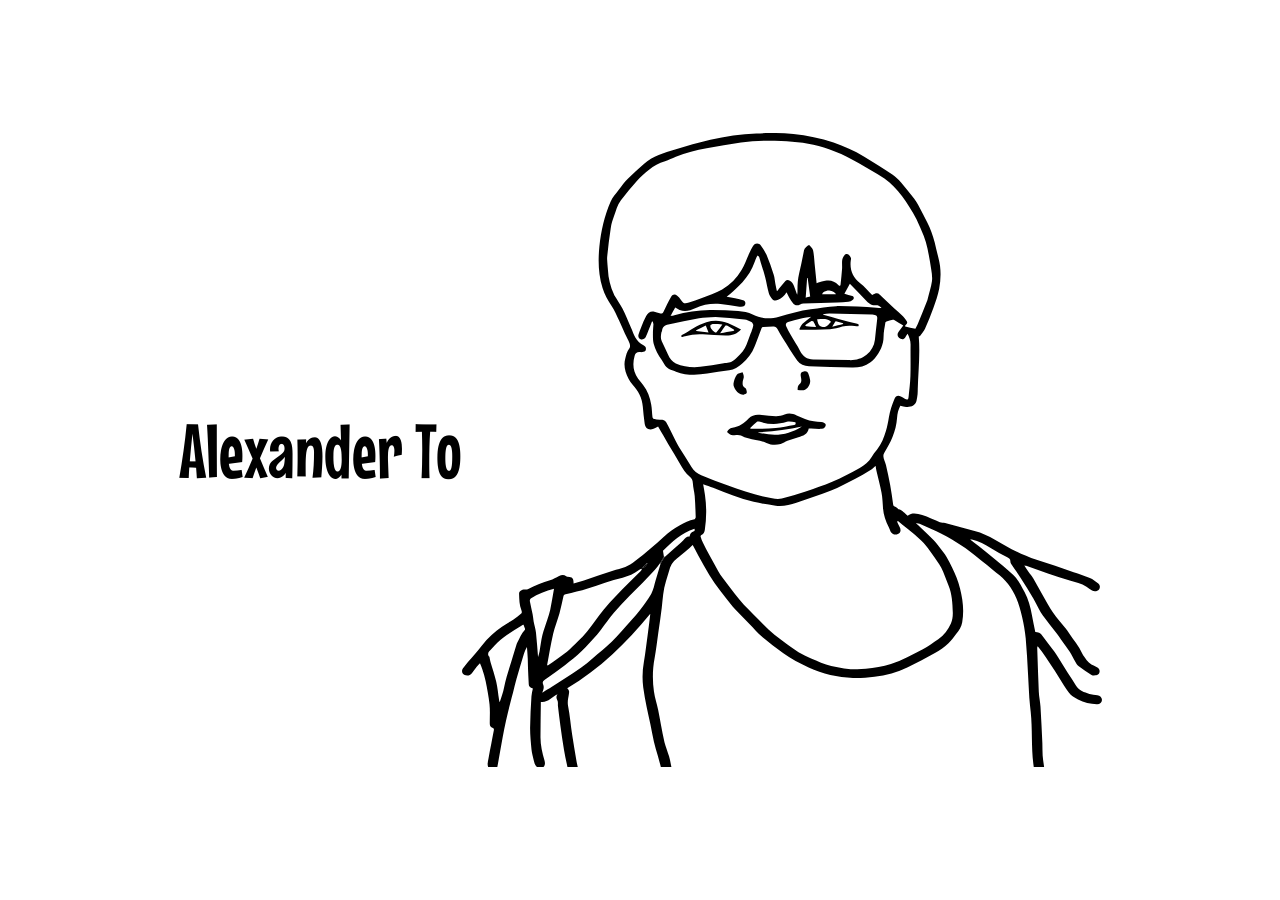
==== Code/homePage/homePage.html @ 778dd858 "send" ====
<!DOCTYPE html>
<html lang="en" class="iframePage">
<head>
    <meta charset="UTF-8">
    <meta name="viewport" content="width=device-width, initial-scale=1.0">
    <link rel="stylesheet" href="style.css">
    <link rel="stylesheet" href="/Code\main\main.css">
    <link rel="preconnect" href="https://fonts.googleapis.com">
    <link rel="preconnect" href="https://fonts.gstatic.com" crossorigin>
    <link href="https://fonts.googleapis.com/css2?family=Mouse+Memoirs&display=swap" rel="stylesheet">
    <link rel="icon" type="image/x-icon" href="Images\SVG\Fullbody_outline.svg">
    <title>Alexander To</title>
</head>

<body>

    <div class="innhold">
        <h1>Alexander To</h1>
        <svg id="outlinesvg" xmlns="http://www.w3.org/2000/svg" viewBox="0 0 947.86 939.42">
            <g>
              <path class="cls-6" d="M846.88,939.42c-4.19-27.29-1.73-54.95-4.63-82.31-.71-6.74-1.57-13.46-2.01-20.22-.77-11.68-1.2-23.39-1.89-35.08-1.06-17.84-1.83-35.71-3.49-53.5-1.01-10.76-2.98-21.5-5.41-32.04-2.17-9.41-4.84-18.85-8.59-27.72-6.36-15.03-16-27.78-29.56-37.35-4.68-3.3-8.85-7.31-13.3-10.93-6.32-5.15-12.62-10.33-19.06-15.33-5.75-4.46-11.43-9.08-17.57-12.95-9.99-6.31-20.11-12.51-30.59-17.94-10.78-5.59-22.05-10.24-33.13-15.22-1.57-.7-3.33-.97-5.41-.78,2.32,2.01,4.71,3.93,6.93,6.04,6.45,6.13,13.1,12.09,19.15,18.6,5.07,5.46,9.45,11.57,14.02,17.49,1.95,2.52,3.77,5.18,5.33,7.95,2.91,5.19,5.73,10.44,8.33,15.79,4.78,9.83,8.92,19.89,11.61,30.57,4.15,16.5,6.18,33.08,3.24,49.98-1.14,6.57-4.66,12.08-8.76,17.19-3.78,4.72-7.15,9.92-11.61,13.9-5.98,5.34-12.45,10.38-19.4,14.32-13.36,7.57-27.07,14.55-40.88,21.26-15.57,7.56-32.09,12.36-49.34,14.09-10.58,1.07-21.27,2.28-31.84,1.85-22.76-.92-44.83-5.51-65.63-15.32-13.02-6.14-25.86-12.57-37.45-21.16-10.81-8.02-21.61-16.08-31.89-24.75-6.37-5.37-11.75-11.93-17.6-17.93-6.24-6.39-12.53-12.73-18.76-19.13-2.37-2.44-4.77-4.88-6.9-7.53-6.28-7.81-12.61-15.58-18.58-23.62-5.57-7.5-11.04-15.11-15.93-23.06-5.81-9.45-10.98-19.29-16.36-28.99-2.75-4.96-5.34-10.01-8.23-15.44-1.86,1.76-3.21,3.15-4.67,4.41-4.68,4.02-9.21,8.26-14.17,11.91-6.24,4.59-12,9.55-14.63,17.01-2.37,6.74-3.91,13.77-6.15,20.56-4.13,12.55-4.58,25.65-6.16,38.59-1.5,12.31-3.34,24.57-5.07,36.85-1.81,12.82-3.22,25.71-5.6,38.42-3.08,16.44-3.32,32.88-.95,49.29,1.33,9.23,4.29,18.21,6.26,27.36,1.54,7.16,2.63,14.41,4.02,21.6,1.68,8.68,3.12,17.43,5.3,25.99,1.81,7.12,4.76,13.94,6.79,21.01,1.53,5.32,2.4,10.83,3.56,16.26h-16c.07-.32.27-.67.19-.95-1.56-5.72-3.13-11.44-4.72-17.15-1.83-6.59-3.94-13.13-5.46-19.79-2.02-8.82-3.51-17.77-5.37-26.63-1.69-8.1-3.74-16.12-5.32-24.24-1.92-9.87-3.92-19.75-5.17-29.71-1.59-12.67-1.23-25.33,1.04-38.02,2.29-12.84,3.7-25.83,5.46-38.76.88-6.49,1.73-12.99,2.54-19.49.53-4.27.97-8.54,1.45-12.82-35.42,43.34-74.74,81.8-123.02,110.36,3.09,3.47,3.13,3.98,2.49,8.75-.79,5.87-2.5,11.38-1.22,17.76,2.73,13.64,3.82,27.6,5.88,41.38,2.03,13.56,4.4,27.07,6.68,40.59.49,2.93,1.25,5.81,1.89,8.71h-15.33c-1.76-8.64-3.75-17.24-5.21-25.93-2.01-11.99-3.68-24.03-5.35-36.07-1.31-9.45-2.42-18.93-3.55-28.41-.34-2.86.44-6.21-.81-8.51-1.73-3.17-2.24-5.76.13-9.11-8.47,3.86-13.82,12.49-24.65,11.27-.2,17.8-.52,34.98-.55,52.16-.03,11.83,2.61,23.27,5.95,34.54,1.15,3.87,1.02,7.16-1.96,10.07h-8.67c-3.12-2.63-4.42-6.22-5.25-10.04-1.19-5.48-2.84-10.93-3.39-16.48-1.07-10.79-2.13-21.65-2.05-32.47.1-15.41,1.11-30.82,1.99-46.21.22-3.86,1.4-7.67,2.13-11.43-4.51-1.69-5.97-3.2-6.14-6.46-.42-7.81-.81-15.63-1.12-23.45-.19-4.66-.08-9.33-.32-13.99-.29-5.84-.8-11.67-1.21-17.5-1.81,3.17-3.36,6.22-4.34,9.44-3.84,12.54-7.59,25.1-11.19,37.71-1.78,6.24-3.15,12.6-4.77,18.89-1.62,6.3-3.38,12.56-4.95,18.86-2.03,8.14-4.04,16.28-5.86,24.46-1.74,7.86-3.33,15.75-4.79,23.66-2.07,11.18-3.96,22.4-5.95,33.6-.68,3.81-1.4,7.61-2.11,11.41h-13.33c-1.96-4.4-.39-8.78.32-13.08,1.24-7.52,2.85-14.98,4.28-22.46,1.2-6.28,2.36-12.58,3.59-18.85.41-2.09.25-3.38-2.27-4.2-2.98-.96-3.73-3.72-3.73-6.76.02-9.32.62-18.71-.34-27.94-1.21-11.64-3.53-23.18-5.8-34.69-1.15-5.83-3.14-11.5-4.91-17.19-.91-2.92-2.18-5.72-3.44-8.97-1.67,1.8-3.36,3.42-4.81,5.23-2.48,3.1-4.8,6.32-7.2,9.48-2.91,3.84-7.17,4.45-11.49,2.36-3.05-1.47-4.12-6.27-1.86-9.2,2.47-3.21,4.98-6.4,7.58-9.49,7.02-8.34,14.61-16.25,21.02-25.02,8.11-11.1,18.38-19.64,29.35-27.48,5.47-3.9,11.56-6.92,17.14-10.68,4.16-2.8,8.05-6.04,11.79-9.38.68-.6.47-2.84-.04-4.02-3.33-7.76-3.19-16.02-3.56-24.17-.18-3.96,3.71-6.56,8.12-6.63,2.1-.03,4.45-.24,6.23-1.21,9.99-5.41,20.61-9.11,31.41-12.5,4.7-1.48,9.11-3.99,13.49-6.32,3.66-1.95,7.08-2.27,10.62.1.69.47,1.55.89,2.37.95,6.97.51,8.6,2.26,8.44,9.85,5.22-1.52,10.33-2.84,15.32-4.49,14.3-4.74,28.52-9.73,42.84-14.41,6.1-1.99,12.59-2.93,18.48-5.37,5.01-2.07,9.7-5.25,14.03-8.58,8.12-6.23,15.95-12.87,23.79-19.46,6.41-5.38,12.83-10.77,18.93-16.49,7.14-6.7,14.87-12.52,23.48-17.1,7.13-3.79,14.21-7.73,22.32-9.27.78-.15,1.76-2.17,1.72-3.29-.35-10.31-.66-20.63-1.49-30.91-.51-6.36-2.38-12.63-2.71-18.99-.24-4.56-1.67-7.42-5.31-10.27-5.57-4.36-9.32-10.4-12.79-16.64-5.82-10.43-12.19-20.56-18.27-30.84-2.3-3.88-4.45-7.85-6.69-11.76-2.78-4.86-5.59-9.71-8.47-14.71-2.28,1.22-4.39,2.65-6.71,3.52-7.02,2.64-12.18-.38-13.17-7.82-1.09-8.2-2.16-16.42-2.72-24.67-.88-13.1-6.71-23.7-15.34-33.17-2.28-2.5-4.27-5.39-5.81-8.4-4.79-9.35-7.7-19.29-4.9-29.74,1.41-5.27,2.41-10.85,6.25-15.44,1.28-1.53,1-5.27.14-7.52-1.82-4.78-4.6-9.18-6.75-13.84-2.95-6.4-5.51-12.99-8.55-19.35-3.6-7.53-6.94-15.28-11.48-22.23-5.45-8.35-10.21-16.92-13.18-26.38-6.32-20.12-6.74-40.82-4.71-61.54,1.12-11.4,3.02-22.81,5.78-33.92,2.72-10.96,6.3-21.83,10.79-32.19,2.82-6.5,7.85-12.08,12.19-17.85,4.23-5.63,8.44-11.37,13.39-16.35,7.58-7.62,15.72-14.68,23.72-21.86,13.22-11.87,29.97-16.41,46.3-21.47,17.24-5.34,34.66-10.19,52.21-14.37,22.38-5.32,45.19-8.01,68.17-9.28,18.33-1.01,36.63-1.1,54.92.73,20.26,2.03,40.07,6.12,59.37,12.69,15.67,5.33,30.58,12.26,44.84,20.6,7.72,4.51,15.21,9.41,22.77,14.18,6.52,4.12,13.21,8.01,19.43,12.56,4.68,3.43,9.14,7.36,12.95,11.72,6.71,7.67,12.93,15.79,19.21,23.83,2.16,2.77,4.12,5.74,5.78,8.83,4.73,8.82,9.31,17.72,13.84,26.65,4.75,9.35,8.29,19.17,10.89,29.32,1.94,7.57,3.49,15.24,5.55,22.78,4.17,15.3,4.02,30.79,1.15,46.1-1.81,9.65-5.26,19.05-8.58,28.35-3.74,10.46-7.92,20.78-12.39,30.94-1.63,3.71-4.62,6.84-7.09,10.15-.49.66-1.49.95-2.18,1.36,2.25,25.83-.75,51.63-1.47,77.46-.07,2.67.02,5.35-.27,7.99-.35,3.25-.89,6.49-1.57,9.69-1.5,7.1-8.32,9.7-15.31,9.1-2.85-.24-5.66-1.03-8.67-1.61-2.98,5.55-4.43,11.67-4.84,17.91-.64,9.72-3.15,19.05-6.6,27.94-3.22,8.3-8.02,16.03-12.46,23.81-2.29,4-.89,7.48.33,11.15.76,2.28,1.76,4.51,2.28,6.84,2.21,9.93,4.48,19.85,6.32,29.85,1.72,9.34,2.98,18.77,4.29,28.18.24,1.77.7,2.72,2.47,3.36,1.47.52,2.7,1.74,4,2.7.52.39.89,1.28,1.41,1.35,6.16.89,9.08,6.38,13.66,9.49,6.99-5.21,14.56-2.99,21.56-.77,8.94,2.85,17.47,6.98,26.2,10.49,1.17.47,2.52.54,3.8.72,1.31.19,2.67.12,3.93.45,14.55,3.89,29.06,7.93,43.63,11.75,10.71,2.8,20.65,7.25,30.13,12.92,19.66,11.78,39.68,22.8,61.67,29.84,18.36,5.88,36.6,12.16,54.87,18.33,8.07,2.72,16.25,5.23,24.07,8.56,4.49,1.91,8.47,5.14,12.48,8.06,2.77,2.02,3.08,6.29,1.08,9.04-1.94,2.68-7.19,3.53-10.33,1.54-2.8-1.77-5.45-3.77-8.23-5.58-7.56-4.95-16.34-6.64-24.79-9.27-10.48-3.26-20.91-6.66-31.3-10.18-11.12-3.77-22.17-7.76-33.26-11.63-.69-.24-1.46-.25-2.79-.46,2.26,3.43,4.13,6.45,6.18,9.34,2.35,3.31,5.18,6.31,7.22,9.79,4.75,8.08,9.06,16.41,13.71,24.54,5.08,8.88,9.89,17.96,15.65,26.38,5.45,7.96,12.01,15.16,18.02,22.75,1.98,2.5,3.86,5.1,5.61,7.77,6.49,9.95,14.38,18.97,19.39,29.92,1.62,3.53,4.41,6.52,6.67,9.76,3.75,5.36,9.76,7.49,15.2,10.34,2.9,1.52,4.14,3.62,3.92,6.63-.22,2.97-1.95,5.11-4.94,5.44-2.33.26-5.22.56-7.05-.53-6.51-3.89-12.88-8.1-18.87-12.75-2.5-1.94-4.09-5.17-5.77-8.01-2.59-4.36-4.6-9.08-7.39-13.31-4.17-6.33-8.79-12.35-13.21-18.51-1.99-2.77-3.89-5.61-5.96-8.32-6.94-9.1-14.01-18.09-20.86-27.25-2.3-3.08-4.23-6.46-6.08-9.84-2.7-4.94-4.93-10.14-7.8-14.97-6-10.11-12.14-20.13-18.49-30.02-4.64-7.23-9.72-14.17-14.52-21.3-.69-1.02-1.24-2.41-1.19-3.61.12-3.49-1.92-4.8-4.69-6.28-8.1-4.31-16.03-8.94-23.95-13.58-9-5.27-18.16-10.17-28.38-12.69-.67-.17-1.42-.02-2.67-.02,4.33,3.3,8.27,6.23,12.14,9.26,4.34,3.39,8.63,6.84,12.9,10.32,8.13,6.61,16.29,13.19,24.31,19.92,4.89,4.1,9.59,8.43,14.29,12.75,7.7,7.1,12.17,16.38,17.01,25.42,5.71,10.64,8.75,22.09,10.88,33.88,1.53,8.47,3.33,16.9,5.02,25.38,1.83.34,3.84.47,5.67,1.12,1.27.45,2.56,1.38,3.38,2.45,6.53,8.55,12.99,17.15,19.37,25.8,2.09,2.84,3.94,5.86,5.81,8.85,4.62,7.38,9.13,14.84,13.79,22.19,3.99,6.3,8.34,12.39,12.16,18.79,4.59,7.69,12.33,10.05,20.03,12.39,3.79,1.15,7.83,1.53,11.77,2.13,3.94.6,6.94,3.57,6.78,6.91-.17,3.58-3.43,6.54-7.63,6.25-9.68-.67-19.1-2.55-27.83-7.12-5.11-2.67-10.31-5.14-13.67-10.17-2.25-3.37-4.76-6.56-6.93-9.98-4.67-7.35-9.14-14.83-13.81-22.18-4.42-6.94-8.85-13.88-13.54-20.64-3.62-5.22-7.65-10.15-11.5-15.22-.28.08-.55.16-.83.24-.04.88-.15,1.76-.12,2.63.74,21.42,1.34,42.85,2.33,64.27.34,7.25,2.02,14.44,2.47,21.69,1.12,18.06,1.94,36.15,2.78,54.23.28,6.1-.02,12.23.42,18.32.42,5.81,1.47,11.57,2.24,17.35h-15.33ZM275.53,636.06c.22-.22.45-.44.67-.66l.2-.16s-.17.19-.17.19c-.22.22-.44.45-.66.67-.23.22-.45.44-.68.66-3.46,1.87-6.11,4.54-8,7.95,4.01-1.34,6.12-4.53,7.98-7.97.22-.23.44-.45.66-.68ZM299.07,627.45c-2.04,3.34-4.09,6.67-6.13,10.01-2.39,3.15-4.57,6.5-7.22,9.41-5.92,6.5-12.01,12.84-18.14,19.14-6.38,6.55-12.97,12.9-19.31,19.49-8,8.32-16.16,16.52-23.64,25.3-6.63,7.78-12.42,16.28-18.58,24.46-1.92,2.55-3.67,5.27-5.82,7.61-7.65,8.36-15.07,16.96-23.27,24.75-7.72,7.33-16.1,14.02-24.57,20.5-9.89,7.56-20.22,14.54-30.29,21.86-2.85,2.08-3.05,4.53-1.67,7.61.63,1.41.68,3.24.48,4.82-.24,1.85-1.04,3.63-1.92,6.45,5.21-3.23,9.69-5.98,14.14-8.76,6.17-3.86,12.38-7.66,18.47-11.64,8.41-5.48,16.9-10.87,25.04-16.72,5.8-4.17,11.15-9,16.61-13.63,9.57-8.11,19.59-15.78,28.49-24.59,10.32-10.21,19.67-21.4,29.36-32.23,4.03-4.51,8.1-9.03,11.73-13.86,6.05-8.08,12.49-16.01,17.37-24.78,3.44-6.2,4.61-13.67,6.71-20.59,2.48-8.18,4.87-16.39,7.29-24.58,2.03-3.33,4.06-6.66,6.08-9.99.55-.35,1.15-.63,1.63-1.06,3.6-3.22,7.13-6.53,10.77-9.71,4.96-4.34,10.43-8.19,14.82-13.03,2.83-3.12,4.95-6.44,9.55-5.97.57-3.82,2.39-6.31,5.49-7.37,2.44-.83,2.29-2.21,1.8-4.29-19.43,6.14-33.35,19.81-46.67,32.54.55,3.45.97,6.14,1.4,8.84ZM515.96,272.48c-4.06.57-8.18.85-12.16,1.77-6.98,1.61-13.91,3.5-20.8,5.51-3.13.91-4.09,3.62-2.87,6.39,1.99,4.51,4.35,8.87,6.81,13.14,4.53,7.89,9.61,15.48,13.78,23.54,4.19,8.09,10.25,12.38,19.37,12.52,17.88.28,35.77.54,53.65,1.01,9.4.25,17.93-1.53,25.39-7.78,7.12-5.96,11.27-13.39,12.43-22.44,1.19-9.24,1.75-18.56,3.02-27.78,1.04-7.57.63-8.49-6.87-9.53-.22-.03-.44-.06-.66-.06-20.87-.44-41.75-.93-62.62-1.27-3.16-.05-6.34.6-9.51.93,0,.3,0,.6,0,.9,7.47,1.99,14.93,4,22.4,5.98,9.31,2.46,18.62,4.91,27.94,7.32,1.89.49,3.11,1.16,1.76,3.51-1.87-.15-3.74-.31-5.61-.45-6.09-.47-12.08-.83-18.14,1.02-5.91,1.81-12.04,3.63-18.15,3.92-14.63.71-29.3.54-43.95.7-.28,0-.55-.23-1.7-.75,1.65-2.81,2.75-5.94,4.88-8.02,3.66-3.57,7.95-6.48,11.98-9.67.25-.2.49-.4.74-.59-.37.06-.74.12-1.11.18ZM671.46,290.01c1.32-2.59,2.61-4.75,3.56-7.06,4.59-11.2,9.09-22.44,13.59-33.68.45-1.13.78-2.31,1.08-3.49,2.19-8.7,5-17.32,6.31-26.16.83-5.62-.21-11.62-1.06-17.35-1.54-10.35-3.31-20.68-5.48-30.91-1.34-6.32-3.23-12.59-5.54-18.63-3.25-8.49-6.82-16.89-10.81-25.07-3.07-6.29-6.89-12.22-10.53-18.21-6.64-10.93-14.21-21.22-23.18-30.34-4.22-4.3-8.83-8.34-13.78-11.76-6.41-4.44-13.28-8.25-20.05-12.16-11.84-6.86-23.45-14.2-35.71-20.19-10.89-5.33-22.35-9.67-33.89-13.44-20.39-6.67-41.61-8.65-62.96-9.66-20.02-.95-40-.64-59.84,2.12-17.01,2.37-33.93,5.38-50.84,8.44-15.6,2.82-30.9,6.88-45.66,12.77-5.34,2.13-10.46,5.1-15.98,6.43-9.15,2.2-16.68,7.03-23.67,12.82-6.18,5.11-12.37,10.37-17.72,16.31-8.35,9.28-16.11,19.1-23.92,28.86-5.56,6.95-7.27,15.71-10.33,23.79-2.13,5.64-3.87,11.55-4.77,17.5-2.13,14.09-4,28.23-5.24,42.42-.55,6.28.79,12.71,1.08,19.08.57,12.76,3.67,24.88,8.88,36.5.18.41.35.82.58,1.2,4.05,6.63,8.58,13.03,12.05,19.95,4.77,9.53,8.74,19.45,13.04,29.21,1.99,4.52,3.57,9.28,6.03,13.53,2.82,4.89,6.82,8.92,12.03,11.45,3.15,1.53,4.16,3.37,3.53,6.92-.52,2.95-3.05,2.89-5.15,3.24-1.51.25-3.1-.01-4.65.04-3.49.13-5.77,1.8-6.75,5.26-2.23,7.86-2.59,15.69-.26,23.62,2.32,7.9,7.89,13.7,12.77,19.85,6.8,8.56,10.13,18.41,11.98,28.85,1.08,6.1,1.2,12.36,1.88,18.54.1.93.79,2.41,1.45,2.56,3.29.74,6.68,1.6,10.01,1.51,3.73-.1,6.9.46,8.89,3.75,1.99,3.28,3.71,6.73,5.44,10.16,2.73,5.41,5.33,10.89,8.07,16.29,1.78,3.53,3.53,7.09,5.6,10.45,6.04,9.78,12.29,19.44,18.35,29.21,3.52,5.66,8.48,9.73,14.46,12.2,12.77,5.28,25.71,10.17,38.64,15.07,21.57,8.18,43.52,15.12,66.27,19.19,4.69.84,9.86,1.37,14.37.27,11.93-2.92,23.71-6.53,35.38-10.39,13.22-4.38,26.55-8.66,39.28-14.24,13.93-6.11,27.35-13.43,40.76-20.65,7.03-3.79,13.48-9.07,17.45-15.85,2.38-4.07,5.09-7.4,8.02-10.95,6.73-8.12,10.34-18.06,13.42-28.02,2.01-6.5,3.2-13.28,4.31-20.01,1.57-9.56,4.7-18.61,8.35-27.51,1.79-4.38,5.21-5.46,9.44-3.22,1.95,1.03,3.87,2.13,5.78,3.24,3.59,2.08,5.14,1.46,5.55-2.62,1.05-10.33,2.44-20.66,2.75-31.02.47-15.53.03-31.08.23-46.62.07-5.77-1.87-10.78-4.41-15.96-1.24,1.87-2.41,3.57-3.52,5.31-1.7,2.67-3.92,3.39-6.84,2.07-5.04-2.27-5.91-7.26-2.15-11.69,2.17-2.56,4.08-5.34,6.08-7.98-3.69-2.29-8.52-5.32-13.42-8.27-.57-.34-1.5-.39-2.17-.22-3.11.77-6.22,1.59-9.27,2.56-.68.22-1.56,1.05-1.66,1.7-1,6.74-2.57,13.49-2.59,20.25-.03,12.84-5.29,23.24-13.27,32.65-1.76,2.08-3.9,3.92-6.1,5.54-8.19,6.01-17.57,8.28-27.56,7.99-21.2-.6-42.4-1.26-63.59-2.07-6.92-.27-13.5-2.87-17.47-8.36-7.63-10.58-14.34-21.82-21.3-32.87-2.82-4.47-5.27-9.17-7.93-13.74-1.45-2.49-3.22-4.03-6.56-3.64-4.73.55-9.54.41-14.3.76-.96.07-2.39.82-2.7,1.62-2.39,6.03-4.54,12.16-6.8,18.25-1.06,2.86-2.3,5.66-3.32,8.54-3.72,10.51-10.68,18.69-18.85,25.9-5.42,4.79-11.5,8.65-18.88,9.77-10.85,1.65-21.73,3.08-32.56,4.83-15.67,2.54-31.16,2.78-46.28-2.87-5.85-2.18-12.24-3.57-16.13-9.12-1.83-2.62-3.12-5.61-4.97-8.22-5.23-7.41-9.74-15.28-11.97-24.01-1.39-5.46-1.02-11.42-1.09-17.17-.05-3.87.65-7.75.75-11.63.04-1.4-.7-2.81-1.08-4.22l-1.07.02c-1.7,4.39-3.39,8.78-5.12,13.16-1.33,3.36-2.63,6.73-4.13,10.01-1.24,2.69-5.01,4.19-7.6,3.25-2.6-.94-4.05-4-3.08-7.12,1.11-3.55,2.36-7.07,3.79-10.5,2.37-5.68,4.58-11.48,7.51-16.87,2.43-4.47,6.39-7.42,12.01-6.28,2.69.55,5.32,1.46,7.94,2.3,2.4.77,4.37.62,5.57-1.95,1.82-3.88,3.59-7.78,5.52-11.6,1.88-3.73,3.8-7.46,5.96-11.02,2.2-3.61,5.8-4.19,9.02-1.43,1.98,1.7,3.86,3.67,5.28,5.85,3.67,5.63,5.64,6.4,12.14,4.12,6.06-2.12,12.18-4.07,18.19-6.34,10.43-3.94,21.16-7.03,30.91-12.77,12.19-7.17,21.75-16.94,28.76-28.94,4.57-7.83,7.61-16.55,11.43-24.82,1.7-3.67,3.37-7.4,5.53-10.8,3.09-4.86,8.84-4.88,12.07-.11,2.88,4.25,6,8.5,7.94,13.2,3.97,9.63,7.45,19.49,10.65,29.41,1.45,4.5,1.71,9.37,2.59,14.05.63,3.35,1.39,6.67,2.1,10,.35-.05.69-.09,1.04-.14.55-.95.98-2.01,1.67-2.84,3.26-3.97,6.49-7.96,9.92-11.77,1.9-2.12,4.14-1.98,6.59-.42,3.06,1.95,4.97,4.59,6.13,7.95,1.38,4,2.87,7.95,4.63,12.8.26-1.97.57-3.12.55-4.27-.15-9.08.26-18.05,2.4-26.98,2.72-11.36,4.96-22.84,7.2-34.3.76-3.88,4-5.35,6.41-7.66.32-.31,1.55-.26,1.8.05,1.93,2.48,4.75,4.85,5.34,7.66,1.34,6.37,1.56,12.98,2.22,19.5.97,9.51,1.94,19.02,2.95,28.85,1.43-.47,2.04-.7,2.67-.87,3.31-.89,6.6-1.88,9.94-2.63,7.7-1.72,14.2.61,19.54,6.26,2.1,2.22,3.09,1.28,3.35-1.09.83-7.65,1.64-15.31,2.18-22.99.3-4.2-.33-8.48.17-12.64.29-2.45,1.61-5.01,3.12-7.02,1.56-2.06,4.36-2.75,6.58-1.23,1.51,1.03,2.49,3.09,3.25,4.88.43,1,0,2.4-.16,3.6-1.88,14.01,2.84,25.28,13.88,34.06,3.1,2.46,6.02,5.18,8.84,7.96,3.1,3.06,5.99,6.32,8.93,9.46,5.56-3.3,8.16-3.45,11.34-.48,7.07,6.61,14.03,13.34,21.11,19.92,4.43,4.12,9.17,7.91,13.47,12.15,2.22,2.19,4.11,4.87,5.56,7.64,1.42,2.71-1.59,4.23-2.64,6.28-.08.16-.01.41-.01.88,4.96,1.16,9.98,2.33,15.18,3.55ZM612.57,493.18c-2.81,2.23-4.97,4.36-7.49,5.87-7.66,4.6-15.31,9.26-23.24,13.35-11.58,5.98-23.12,12.22-35.21,17.01-16.84,6.67-34.13,12.27-51.32,18.02-9.92,3.31-20.14,5.93-30.7,4.5-10.97-1.48-21.97-3.1-32.73-5.64-20.64-4.88-40.18-13.16-59.93-20.72-4.61-1.76-9.3-3.32-14.79-5.27,1,5.85,1.97,10.9,2.7,15.98,2.49,17.26,2.36,34.54-.26,51.76-.48,3.17-1.63,6.52-5.59,7.55-.41.11-.82,1.77-.59,2.49.94,2.89,1.94,5.8,3.29,8.53,3.01,6.11,6.15,12.15,9.4,18.13,4.46,8.24,9.01,16.43,13.65,24.58,1.68,2.96,3.58,5.81,5.62,8.54,6.32,8.45,12.66,16.88,19.16,25.19,4.14,5.3,8.28,10.63,12.91,15.49,9.26,9.72,19.23,18.78,28.19,28.75,10.53,11.71,23.4,20.44,35.76,29.84,11.02,8.37,22.69,15.81,35.6,21,9.85,3.96,19.59,8.7,29.84,11.08,16.74,3.88,33.86,6.32,51.21,4.3,12.57-1.46,25.07-3.2,37.2-7.12,16.65-5.38,31.92-13.76,47.31-21.8,7.99-4.17,15.35-9.59,22.8-14.72,8.57-5.9,14.57-14.22,18.74-23.47,2.23-4.95,2.93-11.03,2.78-16.55-.38-13.48-1.08-27.02-6.33-39.8-2.81-6.84-5.23-13.84-8.11-20.64-1.58-3.74-3.47-7.42-5.69-10.81-4.46-6.79-9.06-13.51-13.94-20-3.84-5.11-7.79-10.24-12.39-14.63-6.52-6.24-13.64-11.86-20.57-17.67-4.67-3.91-9.45-7.69-14.19-11.53-.4.32-.8.65-1.21.97,1.04,2.21,1.86,4.56,3.16,6.6,2.15,3.39,2.62,7.51.72,9.62-3.88,4.31-11.18,3.31-13.66-1.92-.95-2-1.58-4.16-2.58-6.14-4.51-8.93-7.82-18.19-8.55-28.28-.55-7.64-.81-15.37-2.21-22.86-2.04-10.93-5.02-21.69-7.54-32.53-.5-2.14-.75-4.33-1.2-7.04ZM375.5,272.66c-9.45.64-17.08.5-24.46,1.79-15.24,2.66-30.34,6.13-45.52,9.16-5.25,1.05-8.64,3.65-9.24,9.25-.1.93-.86,1.78-1,2.71-.68,4.33-1.5,8.63.59,12.9,3.23,6.62,6.27,13.34,9.39,20.02,2.51,5.39,5.68,10.3,11.38,12.71,11.57,4.89,23.73,6.5,36.14,5.1,11.66-1.31,23.27-3.14,34.84-5.13,5.11-.88,10.72-.58,14.97-4.5,1.55-1.43,3.05-2.9,4.64-4.29,6.19-5.41,11.43-11.54,14.38-19.34,2.07-5.45,3.99-10.95,6-16.42.3-.82.8-1.58,1.06-2.42,1-3.1,2.41-6.17,2.71-9.34.15-1.6-1.36-4.12-2.83-4.94-3.13-1.73-6.66-3.38-10.16-3.73-14.88-1.49-29.81-2.5-42.87-3.53ZM126.09,788c.31.23.62.47.92.7,9.51-6.78,19.25-13.26,28.44-20.45,5.86-4.58,10.87-10.24,16.3-15.37,9.98-9.42,18.21-20.28,26.12-31.42,3.76-5.29,7.63-10.54,11.84-15.47,5.78-6.77,11.83-13.31,17.93-19.78,6.27-6.66,12.72-13.16,19.15-19.66,5.95-6.01,12.01-11.91,17.98-17.91.69-.69,1.05-1.7,1.57-2.56-.21-.22-.42-.44-.63-.65-1.2.65-2.53,1.13-3.59,1.96-7.2,5.65-15.49,9.25-24.24,11.12-17.76,3.79-34.45,10.72-51.61,16.28-10.72,3.47-21.8,5.84-32.79,8.38-2.02.47-2.81,1.15-3.22,2.93-1.93,8.48-3.6,17.04-5.94,25.41-2.84,10.17-6.92,20.03-9.29,30.29-3.53,15.28-6.02,30.79-8.96,46.2ZM480.62,235.97c-2.98,5.46-7.18,8.88-12.4,11.15-3.09,1.34-6.4,1.73-8.62-.88-2.28-2.68-4.34-5.95-5.27-9.3-2.2-7.93-3.43-16.13-5.49-24.11-1.84-7.13-4.28-14.11-6.42-21.17-.8-2.65-1.38-5.38-2.32-7.98-.32-.89-1.4-1.5-2.14-2.24-.59.8-1.33,1.54-1.73,2.43-.98,2.18-1.92,4.39-2.67,6.66-3.81,11.49-10.36,21.37-18.2,30.38-4.17,4.78-8.98,9.02-13.63,13.37-3,2.8-6.24,5.34-9.76,8.33,4.61.8,8.57,1.34,12.46,2.19,4.41.96,8.84,1.98,13.1,3.44,1.08.37,2.17,2.49,2.18,3.82.04,4.12-3.41,5.99-8.85,5.18-9.31-1.38-18.58-3.12-27.94-4.04-13.01-1.29-25.59.68-37.59,6.25-7.33,3.4-15.02,5.7-23.12,2.53-2.2-.86-4.18-2.27-6.37-3.49-2.29,4.11-4.42,7.96-6.97,12.53,2.52-.53,4.13-.8,5.71-1.22,17.21-4.61,34.73-7.42,52.53-7.53,13.98-.09,28,.31,41.92,1.43,7.28.58,15,1.96,21.46,5.13,12.88,6.32,25.71,6.94,39.1,3.22,15.47-4.3,30.77-9.18,46.82-11.07,12.66-1.49,25.28-4.43,37.94-4.57,19.83-.21,39.68,1.39,59.52,2.23,2.49.11,4.97.27,7.45.41-4.61-3.9-4.61-3.88-9.58-3.82-6.04.07-9.93-3.84-13.74-7.7-7.8-7.9-15.48-15.92-23.57-24.26-2.93,5.3-5.65,10.21-8.09,14.63,4.08,1.25,8.01,2.18,11.72,3.67,2.56,1.03,2.95,3.61.8,5.3-1.9,1.49-4.31,2.88-6.63,3.17-5.38.67-10.85.71-16.28.9-16.73.59-33.47,1.09-50.2,1.72-1.68.06-3.47.5-4.97,1.24-3.91,1.93-7.77,1.75-10.29-1.36-2.33-2.87-4.26-6.09-6.18-9.27-1.33-2.21-2.35-4.62-3.7-7.33ZM91.02,727.98c-1.36.8-2.51,1.44-3.62,2.15-8.53,5.5-17.38,10.57-25.46,16.67-6.45,4.87-12.39,10.61-17.67,16.74-2.68,3.11-8.67,6.45-3.66,12.34.12.15.08.43.12.65.55,2.6.95,5.25,1.68,7.79,2.75,9.52,6.09,18.89,8.29,28.52,2.02,8.84,2.85,17.95,4.24,26.94.18,1.15.56,2.27.85,3.4,2.64-7.39,5.07-14.51,6.52-21.82,2.64-13.35,6.92-26.2,10.87-39.17,2.54-8.34,5.1-16.68,7.67-25.01.23-.74.53-1.46.9-2.14,3.56-6.63,6.04-13.91,11.47-19.44.23-.24.24-.88.11-1.25-.7-2.05-1.48-4.07-2.33-6.37ZM112.64,776.24c.79-2.95,1.7-5.61,2.2-8.35,1.46-8.07,2.32-16.28,4.25-24.23,1.88-7.76,4.82-15.27,7.24-22.91,1.53-4.83,3.35-9.6,4.35-14.54,2.1-10.33,3.74-20.74,5.58-31.23-12.19,3.2-23.77,7.74-34.44,14.38-.96.6-1.55,2.84-1.31,4.14,1.19,6.49,2.81,12.9,4.09,19.38.69,3.47.84,7.05,1.51,10.53,1.06,5.5,2.83,10.91,3.44,16.45,1.31,11.98,2.07,24.03,3.09,36.39ZM546.5,279.49c-6.04-5.56-13.25-3.55-20.53-3.78.99,5.05,1.78,9.53,6.76,11.17,6.9,2.27,10.02-3.2,13.77-7.38ZM509.03,243.86c2.75-.69,4.52-1.14,6.66-1.68-1.27-9.22-2.52-18.24-3.76-27.25l-.78-.07c-.69,9.41-1.38,18.82-2.12,29ZM524.41,287.39c-1.45-2.97-2.56-5.61-4.02-8.03-.38-.63-2.14-1.13-2.77-.79-2.8,1.51-5.43,3.32-8.08,5.09-.53.36-.85,1.04-1.27,1.57.62.36,1.22.98,1.88,1.04,4.58.42,9.18.73,14.26,1.11ZM553.67,238.72c-1.24-3.58-9.68-6.1-13.23-5.16-2.85.75-5.92,1.46-7.17,5.16h20.4ZM548.32,287.05c6.02-1.51,11.07-2.78,16.12-4.04,0-.44,0-.88,0-1.31-3.51-.99-7.02-2.01-10.55-2.94-.28-.07-.85.29-1.03.59-1.38,2.27-2.71,4.59-4.53,7.71Z"/>
              <path class="cls-5" d="M274.87,636.74c-1.85,3.44-3.96,6.64-7.98,7.97,1.89-3.41,4.54-6.08,8-7.95,0,0-.02-.02-.02-.02Z"/>
              <path class="cls-3" d="M299.07,627.45c.41.01.82.02,1.23.04-2.03,3.33-4.06,6.66-6.08,9.99-.42,0-.85-.02-1.27-.02,2.04-3.34,4.09-6.67,6.13-10.01Z"/>
              <polygon class="cls-5" points="276.23 635.43 276.4 635.24 276.2 635.4 276.23 635.43"/>
              <path class="cls-5" d="M275.57,636.1c.22-.22.44-.45.66-.67,0,0-.03-.03-.03-.03-.22.22-.45.44-.67.66l.04.04Z"/>
              <path class="cls-5" d="M275.53,636.06c-.22.23-.44.45-.66.68,0,0,.02.02.02.02.23-.22.45-.44.68-.66,0,0-.04-.04-.04-.04Z"/>
              <path class="cls-2" d="M513.65,437.14c-1.53,9.05-8.77,11.09-15.52,13.54-5.3,1.92-10.81,3.25-16.09,5.21-3.48,1.29-6.57,3.9-10.11,4.74-7.06,1.68-14.03,1.61-21.04-1.69-4.88-2.3-10.51-3.13-15.89-4.21-7.5-1.5-14.99-2.72-21.83-6.57-1.89-1.07-4.65-1.24-6.89-.93-7.34,1.03-8.25.91-13.77-4.29,1.58-3.48,3.88-5.72,8.03-6.34,9.67-1.44,17.54-6.47,23.97-13.62,4.55-5.06,10.14-6.33,16.49-5.74,7.93.73,15.84,1.93,23.78,2.12,4.31.1,8.9-.85,12.95-2.41,6.4-2.46,12.11-1.3,17.95,1.38,8.15,3.73,16.35,7.4,25.32,8.69,3.61.52,7.27.76,10.91.95,3.61.19,6.66,1.91,6.82,4.12.2,2.7-2.29,5.88-5.87,6.09-5.26.31-10.58-.16-15.87-.37-.97-.04-1.93-.38-3.36-.67ZM493.79,428.31c-4.19-.24-8.82-1.7-12.59-.49-13.41,4.28-26.53,4.08-39.83,0-1.41-.43-3.57-.82-4.47-.1-3.55,2.86-6.73,6.18-10.04,9.32.19.38.39.76.58,1.14,12.39-.36,24.81-.22,37.14-1.25,9.2-.77,18.27-3.1,27.42-4.62,2.05-.34,2.64-1.23,1.79-3.99ZM437.67,443.12c23.13,6.9,45.16,5.07,65.7-8.34-21.67,4.74-43.55,7.69-65.7,8.34Z"/>
              <path class="cls-4" d="M415.54,354.25c1.71,3.88,2.58,7.02,1.09,10.54-.71,1.69-.98,3.65-1.04,5.51-.1,2.85.59,5.47,3.31,7.13.74.45,1.63,1.12,1.85,1.86.56,1.95,1.44,4.2.9,5.92-.36,1.15-2.9,2.15-4.54,2.27-5.15.38-8.88-2.74-11.53-6.53-1.94-2.77-3.87-6.59-3.52-9.68.53-4.65,2.39-9.51,4.99-13.4,1.42-2.12,5.53-2.45,8.49-3.61Z"/>
              <path class="cls-6" d="M497.1,380.58c-.07-3.48.06-6.19,2.57-8.33,2.58-2.19,3.31-5.16,2.71-8.46-.28-1.53-.67-3.04-.8-4.58-.31-3.71.73-5.01,4.61-6.05,3.24-.86,5.49.03,6.69,3.19,1.16,3.04,2.29,6.19,2.72,9.38.86,6.37-3.55,13.49-9.7,15.17-2.68.73-5.81-.17-8.8-.34Z"/>
              <path class="cls-1" d="M413.24,290.91c-6.16,6.87-14.12,9.16-22.78,8.97-11.31-.25-22.62-.8-33.9-1.67-9.01-.7-17.66.74-26.28,2.98-1.18.31-2.36.7-3.56.78-.74.05-1.51-.4-2.26-.62.38-.69.59-1.71,1.18-2.02,12.02-6.49,22.95-15.04,36.25-19.09,11.05-3.36,21.92-2.83,32.48,1.7,6.39,2.74,12.58,5.96,18.87,8.97ZM385.6,283.44c-5.13-.3-9.22-.73-13.3-.67-1.53.02-4,.88-4.34,1.91-.47,1.45.21,3.72,1.17,5.11,1.41,2.04,3.43,3.71,5.36,5.33.49.41,2.08.4,2.4,0,2.83-3.59,5.49-7.31,8.7-11.67ZM382.28,296.75c7.11-1.22,13.21-2.24,19.3-3.35.63-.11,1.22-.69,1.69-1.19.08-.09-.4-.98-.79-1.22-3.3-2-6.61-4.01-10.01-5.83-.65-.35-2.19-.24-2.53.23-2.5,3.45-4.8,7.05-7.66,11.35ZM346.74,292.08c.09.41.19.83.28,1.24,6.05.72,12.1,1.44,18.12,2.15-1.43-3.64-2.69-6.84-4.09-10.41-4.97,2.44-9.64,4.72-14.32,7.01Z"/>
            </g>
          </svg>
    </div>

</body>

</html>
---- Code/homePage/style.css ----
@keyframes outline {
    from {transform: rotate(0deg);}
    84% {transform: rotate(0deg);}
    85% {transform: rotate(4deg);}
    90% {transform: rotate(-4deg);}
    95% {transform: rotate(4deg);}
    to {transform: rotate(-4deg);}
}

#outlinesvg {
    fill: var(--svg);
    width: 50%;
    animation: outline 1s infinite;
}

.innhold h1{
    font-family: "Mouse Memoirs", sans-serif;
    font-weight: 400;
    font-style: normal;
    font-size: 6vw;
    color: var(--text-color);
}

.innhold{
    position: relative; top: 0%; left: 0%;
    width: 100%;
    height: 100%;
    display: flex;
    align-items: center;
    justify-content: center;
}
.phonemode .innhold{
    display: flex;
    align-items: center;
    justify-content: center;
    flex-direction: column;
}

body{
    overflow: hidden;
}
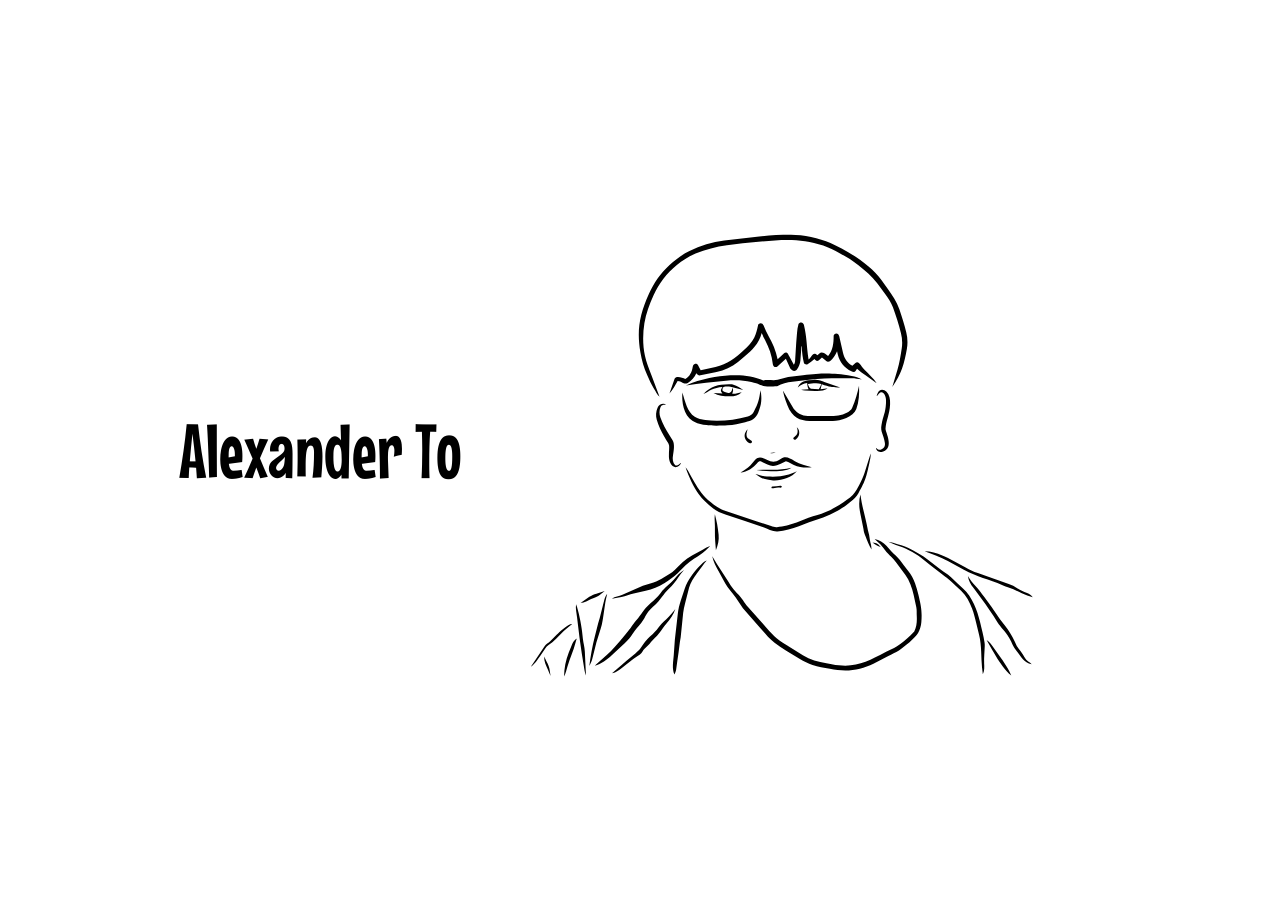
==== commit 4264e73d: "updated img" ====
--- a/Code/homePage/homePage.html
+++ b/Code/homePage/homePage.html
@@ -16,20 +16,50 @@
 
     <div class="innhold">
         <h1>Alexander To</h1>
-        <svg id="outlinesvg" xmlns="http://www.w3.org/2000/svg" viewBox="0 0 947.86 939.42">
-            <g>
-              <path class="cls-6" d="M846.88,939.42c-4.19-27.29-1.73-54.95-4.63-82.31-.71-6.74-1.57-13.46-2.01-20.22-.77-11.68-1.2-23.39-1.89-35.08-1.06-17.84-1.83-35.71-3.49-53.5-1.01-10.76-2.98-21.5-5.41-32.04-2.17-9.41-4.84-18.85-8.59-27.72-6.36-15.03-16-27.78-29.56-37.35-4.68-3.3-8.85-7.31-13.3-10.93-6.32-5.15-12.62-10.33-19.06-15.33-5.75-4.46-11.43-9.08-17.57-12.95-9.99-6.31-20.11-12.51-30.59-17.94-10.78-5.59-22.05-10.24-33.13-15.22-1.57-.7-3.33-.97-5.41-.78,2.32,2.01,4.71,3.93,6.93,6.04,6.45,6.13,13.1,12.09,19.15,18.6,5.07,5.46,9.45,11.57,14.02,17.49,1.95,2.52,3.77,5.18,5.33,7.95,2.91,5.19,5.73,10.44,8.33,15.79,4.78,9.83,8.92,19.89,11.61,30.57,4.15,16.5,6.18,33.08,3.24,49.98-1.14,6.57-4.66,12.08-8.76,17.19-3.78,4.72-7.15,9.92-11.61,13.9-5.98,5.34-12.45,10.38-19.4,14.32-13.36,7.57-27.07,14.55-40.88,21.26-15.57,7.56-32.09,12.36-49.34,14.09-10.58,1.07-21.27,2.28-31.84,1.85-22.76-.92-44.83-5.51-65.63-15.32-13.02-6.14-25.86-12.57-37.45-21.16-10.81-8.02-21.61-16.08-31.89-24.75-6.37-5.37-11.75-11.93-17.6-17.93-6.24-6.39-12.53-12.73-18.76-19.13-2.37-2.44-4.77-4.88-6.9-7.53-6.28-7.81-12.61-15.58-18.58-23.62-5.57-7.5-11.04-15.11-15.93-23.06-5.81-9.45-10.98-19.29-16.36-28.99-2.75-4.96-5.34-10.01-8.23-15.44-1.86,1.76-3.21,3.15-4.67,4.41-4.68,4.02-9.21,8.26-14.17,11.91-6.24,4.59-12,9.55-14.63,17.01-2.37,6.74-3.91,13.77-6.15,20.56-4.13,12.55-4.58,25.65-6.16,38.59-1.5,12.31-3.34,24.57-5.07,36.85-1.81,12.82-3.22,25.71-5.6,38.42-3.08,16.44-3.32,32.88-.95,49.29,1.33,9.23,4.29,18.21,6.26,27.36,1.54,7.16,2.63,14.41,4.02,21.6,1.68,8.68,3.12,17.43,5.3,25.99,1.81,7.12,4.76,13.94,6.79,21.01,1.53,5.32,2.4,10.83,3.56,16.26h-16c.07-.32.27-.67.19-.95-1.56-5.72-3.13-11.44-4.72-17.15-1.83-6.59-3.94-13.13-5.46-19.79-2.02-8.82-3.51-17.77-5.37-26.63-1.69-8.1-3.74-16.12-5.32-24.24-1.92-9.87-3.92-19.75-5.17-29.71-1.59-12.67-1.23-25.33,1.04-38.02,2.29-12.84,3.7-25.83,5.46-38.76.88-6.49,1.73-12.99,2.54-19.49.53-4.27.97-8.54,1.45-12.82-35.42,43.34-74.74,81.8-123.02,110.36,3.09,3.47,3.13,3.98,2.49,8.75-.79,5.87-2.5,11.38-1.22,17.76,2.73,13.64,3.82,27.6,5.88,41.38,2.03,13.56,4.4,27.07,6.68,40.59.49,2.93,1.25,5.81,1.89,8.71h-15.33c-1.76-8.64-3.75-17.24-5.21-25.93-2.01-11.99-3.68-24.03-5.35-36.07-1.31-9.45-2.42-18.93-3.55-28.41-.34-2.86.44-6.21-.81-8.51-1.73-3.17-2.24-5.76.13-9.11-8.47,3.86-13.82,12.49-24.65,11.27-.2,17.8-.52,34.98-.55,52.16-.03,11.83,2.61,23.27,5.95,34.54,1.15,3.87,1.02,7.16-1.96,10.07h-8.67c-3.12-2.63-4.42-6.22-5.25-10.04-1.19-5.48-2.84-10.93-3.39-16.48-1.07-10.79-2.13-21.65-2.05-32.47.1-15.41,1.11-30.82,1.99-46.21.22-3.86,1.4-7.67,2.13-11.43-4.51-1.69-5.97-3.2-6.14-6.46-.42-7.81-.81-15.63-1.12-23.45-.19-4.66-.08-9.33-.32-13.99-.29-5.84-.8-11.67-1.21-17.5-1.81,3.17-3.36,6.22-4.34,9.44-3.84,12.54-7.59,25.1-11.19,37.71-1.78,6.24-3.15,12.6-4.77,18.89-1.62,6.3-3.38,12.56-4.95,18.86-2.03,8.14-4.04,16.28-5.86,24.46-1.74,7.86-3.33,15.75-4.79,23.66-2.07,11.18-3.96,22.4-5.95,33.6-.68,3.81-1.4,7.61-2.11,11.41h-13.33c-1.96-4.4-.39-8.78.32-13.08,1.24-7.52,2.85-14.98,4.28-22.46,1.2-6.28,2.36-12.58,3.59-18.85.41-2.09.25-3.38-2.27-4.2-2.98-.96-3.73-3.72-3.73-6.76.02-9.32.62-18.71-.34-27.94-1.21-11.64-3.53-23.18-5.8-34.69-1.15-5.83-3.14-11.5-4.91-17.19-.91-2.92-2.18-5.72-3.44-8.97-1.67,1.8-3.36,3.42-4.81,5.23-2.48,3.1-4.8,6.32-7.2,9.48-2.91,3.84-7.17,4.45-11.49,2.36-3.05-1.47-4.12-6.27-1.86-9.2,2.47-3.21,4.98-6.4,7.58-9.49,7.02-8.34,14.61-16.25,21.02-25.02,8.11-11.1,18.38-19.64,29.35-27.48,5.47-3.9,11.56-6.92,17.14-10.68,4.16-2.8,8.05-6.04,11.79-9.38.68-.6.47-2.84-.04-4.02-3.33-7.76-3.19-16.02-3.56-24.17-.18-3.96,3.71-6.56,8.12-6.63,2.1-.03,4.45-.24,6.23-1.21,9.99-5.41,20.61-9.11,31.41-12.5,4.7-1.48,9.11-3.99,13.49-6.32,3.66-1.95,7.08-2.27,10.62.1.69.47,1.55.89,2.37.95,6.97.51,8.6,2.26,8.44,9.85,5.22-1.52,10.33-2.84,15.32-4.49,14.3-4.74,28.52-9.73,42.84-14.41,6.1-1.99,12.59-2.93,18.48-5.37,5.01-2.07,9.7-5.25,14.03-8.58,8.12-6.23,15.95-12.87,23.79-19.46,6.41-5.38,12.83-10.77,18.93-16.49,7.14-6.7,14.87-12.52,23.48-17.1,7.13-3.79,14.21-7.73,22.32-9.27.78-.15,1.76-2.17,1.72-3.29-.35-10.31-.66-20.63-1.49-30.91-.51-6.36-2.38-12.63-2.71-18.99-.24-4.56-1.67-7.42-5.31-10.27-5.57-4.36-9.32-10.4-12.79-16.64-5.82-10.43-12.19-20.56-18.27-30.84-2.3-3.88-4.45-7.85-6.69-11.76-2.78-4.86-5.59-9.71-8.47-14.71-2.28,1.22-4.39,2.65-6.71,3.52-7.02,2.64-12.18-.38-13.17-7.82-1.09-8.2-2.16-16.42-2.72-24.67-.88-13.1-6.71-23.7-15.34-33.17-2.28-2.5-4.27-5.39-5.81-8.4-4.79-9.35-7.7-19.29-4.9-29.74,1.41-5.27,2.41-10.85,6.25-15.44,1.28-1.53,1-5.27.14-7.52-1.82-4.78-4.6-9.18-6.75-13.84-2.95-6.4-5.51-12.99-8.55-19.35-3.6-7.53-6.94-15.28-11.48-22.23-5.45-8.35-10.21-16.92-13.18-26.38-6.32-20.12-6.74-40.82-4.71-61.54,1.12-11.4,3.02-22.81,5.78-33.92,2.72-10.96,6.3-21.83,10.79-32.19,2.82-6.5,7.85-12.08,12.19-17.85,4.23-5.63,8.44-11.37,13.39-16.35,7.58-7.62,15.72-14.68,23.72-21.86,13.22-11.87,29.97-16.41,46.3-21.47,17.24-5.34,34.66-10.19,52.21-14.37,22.38-5.32,45.19-8.01,68.17-9.28,18.33-1.01,36.63-1.1,54.92.73,20.26,2.03,40.07,6.12,59.37,12.69,15.67,5.33,30.58,12.26,44.84,20.6,7.72,4.51,15.21,9.41,22.77,14.18,6.52,4.12,13.21,8.01,19.43,12.56,4.68,3.43,9.14,7.36,12.95,11.72,6.71,7.67,12.93,15.79,19.21,23.83,2.16,2.77,4.12,5.74,5.78,8.83,4.73,8.82,9.31,17.72,13.84,26.65,4.75,9.35,8.29,19.17,10.89,29.32,1.94,7.57,3.49,15.24,5.55,22.78,4.17,15.3,4.02,30.79,1.15,46.1-1.81,9.65-5.26,19.05-8.58,28.35-3.74,10.46-7.92,20.78-12.39,30.94-1.63,3.71-4.62,6.84-7.09,10.15-.49.66-1.49.95-2.18,1.36,2.25,25.83-.75,51.63-1.47,77.46-.07,2.67.02,5.35-.27,7.99-.35,3.25-.89,6.49-1.57,9.69-1.5,7.1-8.32,9.7-15.31,9.1-2.85-.24-5.66-1.03-8.67-1.61-2.98,5.55-4.43,11.67-4.84,17.91-.64,9.72-3.15,19.05-6.6,27.94-3.22,8.3-8.02,16.03-12.46,23.81-2.29,4-.89,7.48.33,11.15.76,2.28,1.76,4.51,2.28,6.84,2.21,9.93,4.48,19.85,6.32,29.85,1.72,9.34,2.98,18.77,4.29,28.18.24,1.77.7,2.72,2.47,3.36,1.47.52,2.7,1.74,4,2.7.52.39.89,1.28,1.41,1.35,6.16.89,9.08,6.38,13.66,9.49,6.99-5.21,14.56-2.99,21.56-.77,8.94,2.85,17.47,6.98,26.2,10.49,1.17.47,2.52.54,3.8.72,1.31.19,2.67.12,3.93.45,14.55,3.89,29.06,7.93,43.63,11.75,10.71,2.8,20.65,7.25,30.13,12.92,19.66,11.78,39.68,22.8,61.67,29.84,18.36,5.88,36.6,12.16,54.87,18.33,8.07,2.72,16.25,5.23,24.07,8.56,4.49,1.91,8.47,5.14,12.48,8.06,2.77,2.02,3.08,6.29,1.08,9.04-1.94,2.68-7.19,3.53-10.33,1.54-2.8-1.77-5.45-3.77-8.23-5.58-7.56-4.95-16.34-6.64-24.79-9.27-10.48-3.26-20.91-6.66-31.3-10.18-11.12-3.77-22.17-7.76-33.26-11.63-.69-.24-1.46-.25-2.79-.46,2.26,3.43,4.13,6.45,6.18,9.34,2.35,3.31,5.18,6.31,7.22,9.79,4.75,8.08,9.06,16.41,13.71,24.54,5.08,8.88,9.89,17.96,15.65,26.38,5.45,7.96,12.01,15.16,18.02,22.75,1.98,2.5,3.86,5.1,5.61,7.77,6.49,9.95,14.38,18.97,19.39,29.92,1.62,3.53,4.41,6.52,6.67,9.76,3.75,5.36,9.76,7.49,15.2,10.34,2.9,1.52,4.14,3.62,3.92,6.63-.22,2.97-1.95,5.11-4.94,5.44-2.33.26-5.22.56-7.05-.53-6.51-3.89-12.88-8.1-18.87-12.75-2.5-1.94-4.09-5.17-5.77-8.01-2.59-4.36-4.6-9.08-7.39-13.31-4.17-6.33-8.79-12.35-13.21-18.51-1.99-2.77-3.89-5.61-5.96-8.32-6.94-9.1-14.01-18.09-20.86-27.25-2.3-3.08-4.23-6.46-6.08-9.84-2.7-4.94-4.93-10.14-7.8-14.97-6-10.11-12.14-20.13-18.49-30.02-4.64-7.23-9.72-14.17-14.52-21.3-.69-1.02-1.24-2.41-1.19-3.61.12-3.49-1.92-4.8-4.69-6.28-8.1-4.31-16.03-8.94-23.95-13.58-9-5.27-18.16-10.17-28.38-12.69-.67-.17-1.42-.02-2.67-.02,4.33,3.3,8.27,6.23,12.14,9.26,4.34,3.39,8.63,6.84,12.9,10.32,8.13,6.61,16.29,13.19,24.31,19.92,4.89,4.1,9.59,8.43,14.29,12.75,7.7,7.1,12.17,16.38,17.01,25.42,5.71,10.64,8.75,22.09,10.88,33.88,1.53,8.47,3.33,16.9,5.02,25.38,1.83.34,3.84.47,5.67,1.12,1.27.45,2.56,1.38,3.38,2.45,6.53,8.55,12.99,17.15,19.37,25.8,2.09,2.84,3.94,5.86,5.81,8.85,4.62,7.38,9.13,14.84,13.79,22.19,3.99,6.3,8.34,12.39,12.16,18.79,4.59,7.69,12.33,10.05,20.03,12.39,3.79,1.15,7.83,1.53,11.77,2.13,3.94.6,6.94,3.57,6.78,6.91-.17,3.58-3.43,6.54-7.63,6.25-9.68-.67-19.1-2.55-27.83-7.12-5.11-2.67-10.31-5.14-13.67-10.17-2.25-3.37-4.76-6.56-6.93-9.98-4.67-7.35-9.14-14.83-13.81-22.18-4.42-6.94-8.85-13.88-13.54-20.64-3.62-5.22-7.65-10.15-11.5-15.22-.28.08-.55.16-.83.24-.04.88-.15,1.76-.12,2.63.74,21.42,1.34,42.85,2.33,64.27.34,7.25,2.02,14.44,2.47,21.69,1.12,18.06,1.94,36.15,2.78,54.23.28,6.1-.02,12.23.42,18.32.42,5.81,1.47,11.57,2.24,17.35h-15.33ZM275.53,636.06c.22-.22.45-.44.67-.66l.2-.16s-.17.19-.17.19c-.22.22-.44.45-.66.67-.23.22-.45.44-.68.66-3.46,1.87-6.11,4.54-8,7.95,4.01-1.34,6.12-4.53,7.98-7.97.22-.23.44-.45.66-.68ZM299.07,627.45c-2.04,3.34-4.09,6.67-6.13,10.01-2.39,3.15-4.57,6.5-7.22,9.41-5.92,6.5-12.01,12.84-18.14,19.14-6.38,6.55-12.97,12.9-19.31,19.49-8,8.32-16.16,16.52-23.64,25.3-6.63,7.78-12.42,16.28-18.58,24.46-1.92,2.55-3.67,5.27-5.82,7.61-7.65,8.36-15.07,16.96-23.27,24.75-7.72,7.33-16.1,14.02-24.57,20.5-9.89,7.56-20.22,14.54-30.29,21.86-2.85,2.08-3.05,4.53-1.67,7.61.63,1.41.68,3.24.48,4.82-.24,1.85-1.04,3.63-1.92,6.45,5.21-3.23,9.69-5.98,14.14-8.76,6.17-3.86,12.38-7.66,18.47-11.64,8.41-5.48,16.9-10.87,25.04-16.72,5.8-4.17,11.15-9,16.61-13.63,9.57-8.11,19.59-15.78,28.49-24.59,10.32-10.21,19.67-21.4,29.36-32.23,4.03-4.51,8.1-9.03,11.73-13.86,6.05-8.08,12.49-16.01,17.37-24.78,3.44-6.2,4.61-13.67,6.71-20.59,2.48-8.18,4.87-16.39,7.29-24.58,2.03-3.33,4.06-6.66,6.08-9.99.55-.35,1.15-.63,1.63-1.06,3.6-3.22,7.13-6.53,10.77-9.71,4.96-4.34,10.43-8.19,14.82-13.03,2.83-3.12,4.95-6.44,9.55-5.97.57-3.82,2.39-6.31,5.49-7.37,2.44-.83,2.29-2.21,1.8-4.29-19.43,6.14-33.35,19.81-46.67,32.54.55,3.45.97,6.14,1.4,8.84ZM515.96,272.48c-4.06.57-8.18.85-12.16,1.77-6.98,1.61-13.91,3.5-20.8,5.51-3.13.91-4.09,3.62-2.87,6.39,1.99,4.51,4.35,8.87,6.81,13.14,4.53,7.89,9.61,15.48,13.78,23.54,4.19,8.09,10.25,12.38,19.37,12.52,17.88.28,35.77.54,53.65,1.01,9.4.25,17.93-1.53,25.39-7.78,7.12-5.96,11.27-13.39,12.43-22.44,1.19-9.24,1.75-18.56,3.02-27.78,1.04-7.57.63-8.49-6.87-9.53-.22-.03-.44-.06-.66-.06-20.87-.44-41.75-.93-62.62-1.27-3.16-.05-6.34.6-9.51.93,0,.3,0,.6,0,.9,7.47,1.99,14.93,4,22.4,5.98,9.31,2.46,18.62,4.91,27.94,7.32,1.89.49,3.11,1.16,1.76,3.51-1.87-.15-3.74-.31-5.61-.45-6.09-.47-12.08-.83-18.14,1.02-5.91,1.81-12.04,3.63-18.15,3.92-14.63.71-29.3.54-43.95.7-.28,0-.55-.23-1.7-.75,1.65-2.81,2.75-5.94,4.88-8.02,3.66-3.57,7.95-6.48,11.98-9.67.25-.2.49-.4.74-.59-.37.06-.74.12-1.11.18ZM671.46,290.01c1.32-2.59,2.61-4.75,3.56-7.06,4.59-11.2,9.09-22.44,13.59-33.68.45-1.13.78-2.31,1.08-3.49,2.19-8.7,5-17.32,6.31-26.16.83-5.62-.21-11.62-1.06-17.35-1.54-10.35-3.31-20.68-5.48-30.91-1.34-6.32-3.23-12.59-5.54-18.63-3.25-8.49-6.82-16.89-10.81-25.07-3.07-6.29-6.89-12.22-10.53-18.21-6.64-10.93-14.21-21.22-23.18-30.34-4.22-4.3-8.83-8.34-13.78-11.76-6.41-4.44-13.28-8.25-20.05-12.16-11.84-6.86-23.45-14.2-35.71-20.19-10.89-5.33-22.35-9.67-33.89-13.44-20.39-6.67-41.61-8.65-62.96-9.66-20.02-.95-40-.64-59.84,2.12-17.01,2.37-33.93,5.38-50.84,8.44-15.6,2.82-30.9,6.88-45.66,12.77-5.34,2.13-10.46,5.1-15.98,6.43-9.15,2.2-16.68,7.03-23.67,12.82-6.18,5.11-12.37,10.37-17.72,16.31-8.35,9.28-16.11,19.1-23.92,28.86-5.56,6.95-7.27,15.71-10.33,23.79-2.13,5.64-3.87,11.55-4.77,17.5-2.13,14.09-4,28.23-5.24,42.42-.55,6.28.79,12.71,1.08,19.08.57,12.76,3.67,24.88,8.88,36.5.18.41.35.82.58,1.2,4.05,6.63,8.58,13.03,12.05,19.95,4.77,9.53,8.74,19.45,13.04,29.21,1.99,4.52,3.57,9.28,6.03,13.53,2.82,4.89,6.82,8.92,12.03,11.45,3.15,1.53,4.16,3.37,3.53,6.92-.52,2.95-3.05,2.89-5.15,3.24-1.51.25-3.1-.01-4.65.04-3.49.13-5.77,1.8-6.75,5.26-2.23,7.86-2.59,15.69-.26,23.62,2.32,7.9,7.89,13.7,12.77,19.85,6.8,8.56,10.13,18.41,11.98,28.85,1.08,6.1,1.2,12.36,1.88,18.54.1.93.79,2.41,1.45,2.56,3.29.74,6.68,1.6,10.01,1.51,3.73-.1,6.9.46,8.89,3.75,1.99,3.28,3.71,6.73,5.44,10.16,2.73,5.41,5.33,10.89,8.07,16.29,1.78,3.53,3.53,7.09,5.6,10.45,6.04,9.78,12.29,19.44,18.35,29.21,3.52,5.66,8.48,9.73,14.46,12.2,12.77,5.28,25.71,10.17,38.64,15.07,21.57,8.18,43.52,15.12,66.27,19.19,4.69.84,9.86,1.37,14.37.27,11.93-2.92,23.71-6.53,35.38-10.39,13.22-4.38,26.55-8.66,39.28-14.24,13.93-6.11,27.35-13.43,40.76-20.65,7.03-3.79,13.48-9.07,17.45-15.85,2.38-4.07,5.09-7.4,8.02-10.95,6.73-8.12,10.34-18.06,13.42-28.02,2.01-6.5,3.2-13.28,4.31-20.01,1.57-9.56,4.7-18.61,8.35-27.51,1.79-4.38,5.21-5.46,9.44-3.22,1.95,1.03,3.87,2.13,5.78,3.24,3.59,2.08,5.14,1.46,5.55-2.62,1.05-10.33,2.44-20.66,2.75-31.02.47-15.53.03-31.08.23-46.62.07-5.77-1.87-10.78-4.41-15.96-1.24,1.87-2.41,3.57-3.52,5.31-1.7,2.67-3.92,3.39-6.84,2.07-5.04-2.27-5.91-7.26-2.15-11.69,2.17-2.56,4.08-5.34,6.08-7.98-3.69-2.29-8.52-5.32-13.42-8.27-.57-.34-1.5-.39-2.17-.22-3.11.77-6.22,1.59-9.27,2.56-.68.22-1.56,1.05-1.66,1.7-1,6.74-2.57,13.49-2.59,20.25-.03,12.84-5.29,23.24-13.27,32.65-1.76,2.08-3.9,3.92-6.1,5.54-8.19,6.01-17.57,8.28-27.56,7.99-21.2-.6-42.4-1.26-63.59-2.07-6.92-.27-13.5-2.87-17.47-8.36-7.63-10.58-14.34-21.82-21.3-32.87-2.82-4.47-5.27-9.17-7.93-13.74-1.45-2.49-3.22-4.03-6.56-3.64-4.73.55-9.54.41-14.3.76-.96.07-2.39.82-2.7,1.62-2.39,6.03-4.54,12.16-6.8,18.25-1.06,2.86-2.3,5.66-3.32,8.54-3.72,10.51-10.68,18.69-18.85,25.9-5.42,4.79-11.5,8.65-18.88,9.77-10.85,1.65-21.73,3.08-32.56,4.83-15.67,2.54-31.16,2.78-46.28-2.87-5.85-2.18-12.24-3.57-16.13-9.12-1.83-2.62-3.12-5.61-4.97-8.22-5.23-7.41-9.74-15.28-11.97-24.01-1.39-5.46-1.02-11.42-1.09-17.17-.05-3.87.65-7.75.75-11.63.04-1.4-.7-2.81-1.08-4.22l-1.07.02c-1.7,4.39-3.39,8.78-5.12,13.16-1.33,3.36-2.63,6.73-4.13,10.01-1.24,2.69-5.01,4.19-7.6,3.25-2.6-.94-4.05-4-3.08-7.12,1.11-3.55,2.36-7.07,3.79-10.5,2.37-5.68,4.58-11.48,7.51-16.87,2.43-4.47,6.39-7.42,12.01-6.28,2.69.55,5.32,1.46,7.94,2.3,2.4.77,4.37.62,5.57-1.95,1.82-3.88,3.59-7.78,5.52-11.6,1.88-3.73,3.8-7.46,5.96-11.02,2.2-3.61,5.8-4.19,9.02-1.43,1.98,1.7,3.86,3.67,5.28,5.85,3.67,5.63,5.64,6.4,12.14,4.12,6.06-2.12,12.18-4.07,18.19-6.34,10.43-3.94,21.16-7.03,30.91-12.77,12.19-7.17,21.75-16.94,28.76-28.94,4.57-7.83,7.61-16.55,11.43-24.82,1.7-3.67,3.37-7.4,5.53-10.8,3.09-4.86,8.84-4.88,12.07-.11,2.88,4.25,6,8.5,7.94,13.2,3.97,9.63,7.45,19.49,10.65,29.41,1.45,4.5,1.71,9.37,2.59,14.05.63,3.35,1.39,6.67,2.1,10,.35-.05.69-.09,1.04-.14.55-.95.98-2.01,1.67-2.84,3.26-3.97,6.49-7.96,9.92-11.77,1.9-2.12,4.14-1.98,6.59-.42,3.06,1.95,4.97,4.59,6.13,7.95,1.38,4,2.87,7.95,4.63,12.8.26-1.97.57-3.12.55-4.27-.15-9.08.26-18.05,2.4-26.98,2.72-11.36,4.96-22.84,7.2-34.3.76-3.88,4-5.35,6.41-7.66.32-.31,1.55-.26,1.8.05,1.93,2.48,4.75,4.85,5.34,7.66,1.34,6.37,1.56,12.98,2.22,19.5.97,9.51,1.94,19.02,2.95,28.85,1.43-.47,2.04-.7,2.67-.87,3.31-.89,6.6-1.88,9.94-2.63,7.7-1.72,14.2.61,19.54,6.26,2.1,2.22,3.09,1.28,3.35-1.09.83-7.65,1.64-15.31,2.18-22.99.3-4.2-.33-8.48.17-12.64.29-2.45,1.61-5.01,3.12-7.02,1.56-2.06,4.36-2.75,6.58-1.23,1.51,1.03,2.49,3.09,3.25,4.88.43,1,0,2.4-.16,3.6-1.88,14.01,2.84,25.28,13.88,34.06,3.1,2.46,6.02,5.18,8.84,7.96,3.1,3.06,5.99,6.32,8.93,9.46,5.56-3.3,8.16-3.45,11.34-.48,7.07,6.61,14.03,13.34,21.11,19.92,4.43,4.12,9.17,7.91,13.47,12.15,2.22,2.19,4.11,4.87,5.56,7.64,1.42,2.71-1.59,4.23-2.64,6.28-.08.16-.01.41-.01.88,4.96,1.16,9.98,2.33,15.18,3.55ZM612.57,493.18c-2.81,2.23-4.97,4.36-7.49,5.87-7.66,4.6-15.31,9.26-23.24,13.35-11.58,5.98-23.12,12.22-35.21,17.01-16.84,6.67-34.13,12.27-51.32,18.02-9.92,3.31-20.14,5.93-30.7,4.5-10.97-1.48-21.97-3.1-32.73-5.64-20.64-4.88-40.18-13.16-59.93-20.72-4.61-1.76-9.3-3.32-14.79-5.27,1,5.85,1.97,10.9,2.7,15.98,2.49,17.26,2.36,34.54-.26,51.76-.48,3.17-1.63,6.52-5.59,7.55-.41.11-.82,1.77-.59,2.49.94,2.89,1.94,5.8,3.29,8.53,3.01,6.11,6.15,12.15,9.4,18.13,4.46,8.24,9.01,16.43,13.65,24.58,1.68,2.96,3.58,5.81,5.62,8.54,6.32,8.45,12.66,16.88,19.16,25.19,4.14,5.3,8.28,10.63,12.91,15.49,9.26,9.72,19.23,18.78,28.19,28.75,10.53,11.71,23.4,20.44,35.76,29.84,11.02,8.37,22.69,15.81,35.6,21,9.85,3.96,19.59,8.7,29.84,11.08,16.74,3.88,33.86,6.32,51.21,4.3,12.57-1.46,25.07-3.2,37.2-7.12,16.65-5.38,31.92-13.76,47.31-21.8,7.99-4.17,15.35-9.59,22.8-14.72,8.57-5.9,14.57-14.22,18.74-23.47,2.23-4.95,2.93-11.03,2.78-16.55-.38-13.48-1.08-27.02-6.33-39.8-2.81-6.84-5.23-13.84-8.11-20.64-1.58-3.74-3.47-7.42-5.69-10.81-4.46-6.79-9.06-13.51-13.94-20-3.84-5.11-7.79-10.24-12.39-14.63-6.52-6.24-13.64-11.86-20.57-17.67-4.67-3.91-9.45-7.69-14.19-11.53-.4.32-.8.65-1.21.97,1.04,2.21,1.86,4.56,3.16,6.6,2.15,3.39,2.62,7.51.72,9.62-3.88,4.31-11.18,3.31-13.66-1.92-.95-2-1.58-4.16-2.58-6.14-4.51-8.93-7.82-18.19-8.55-28.28-.55-7.64-.81-15.37-2.21-22.86-2.04-10.93-5.02-21.69-7.54-32.53-.5-2.14-.75-4.33-1.2-7.04ZM375.5,272.66c-9.45.64-17.08.5-24.46,1.79-15.24,2.66-30.34,6.13-45.52,9.16-5.25,1.05-8.64,3.65-9.24,9.25-.1.93-.86,1.78-1,2.71-.68,4.33-1.5,8.63.59,12.9,3.23,6.62,6.27,13.34,9.39,20.02,2.51,5.39,5.68,10.3,11.38,12.71,11.57,4.89,23.73,6.5,36.14,5.1,11.66-1.31,23.27-3.14,34.84-5.13,5.11-.88,10.72-.58,14.97-4.5,1.55-1.43,3.05-2.9,4.64-4.29,6.19-5.41,11.43-11.54,14.38-19.34,2.07-5.45,3.99-10.95,6-16.42.3-.82.8-1.58,1.06-2.42,1-3.1,2.41-6.17,2.71-9.34.15-1.6-1.36-4.12-2.83-4.94-3.13-1.73-6.66-3.38-10.16-3.73-14.88-1.49-29.81-2.5-42.87-3.53ZM126.09,788c.31.23.62.47.92.7,9.51-6.78,19.25-13.26,28.44-20.45,5.86-4.58,10.87-10.24,16.3-15.37,9.98-9.42,18.21-20.28,26.12-31.42,3.76-5.29,7.63-10.54,11.84-15.47,5.78-6.77,11.83-13.31,17.93-19.78,6.27-6.66,12.72-13.16,19.15-19.66,5.95-6.01,12.01-11.91,17.98-17.91.69-.69,1.05-1.7,1.57-2.56-.21-.22-.42-.44-.63-.65-1.2.65-2.53,1.13-3.59,1.96-7.2,5.65-15.49,9.25-24.24,11.12-17.76,3.79-34.45,10.72-51.61,16.28-10.72,3.47-21.8,5.84-32.79,8.38-2.02.47-2.81,1.15-3.22,2.93-1.93,8.48-3.6,17.04-5.94,25.41-2.84,10.17-6.92,20.03-9.29,30.29-3.53,15.28-6.02,30.79-8.96,46.2ZM480.62,235.97c-2.98,5.46-7.18,8.88-12.4,11.15-3.09,1.34-6.4,1.73-8.62-.88-2.28-2.68-4.34-5.95-5.27-9.3-2.2-7.93-3.43-16.13-5.49-24.11-1.84-7.13-4.28-14.11-6.42-21.17-.8-2.65-1.38-5.38-2.32-7.98-.32-.89-1.4-1.5-2.14-2.24-.59.8-1.33,1.54-1.73,2.43-.98,2.18-1.92,4.39-2.67,6.66-3.81,11.49-10.36,21.37-18.2,30.38-4.17,4.78-8.98,9.02-13.63,13.37-3,2.8-6.24,5.34-9.76,8.33,4.61.8,8.57,1.34,12.46,2.19,4.41.96,8.84,1.98,13.1,3.44,1.08.37,2.17,2.49,2.18,3.82.04,4.12-3.41,5.99-8.85,5.18-9.31-1.38-18.58-3.12-27.94-4.04-13.01-1.29-25.59.68-37.59,6.25-7.33,3.4-15.02,5.7-23.12,2.53-2.2-.86-4.18-2.27-6.37-3.49-2.29,4.11-4.42,7.96-6.97,12.53,2.52-.53,4.13-.8,5.71-1.22,17.21-4.61,34.73-7.42,52.53-7.53,13.98-.09,28,.31,41.92,1.43,7.28.58,15,1.96,21.46,5.13,12.88,6.32,25.71,6.94,39.1,3.22,15.47-4.3,30.77-9.18,46.82-11.07,12.66-1.49,25.28-4.43,37.94-4.57,19.83-.21,39.68,1.39,59.52,2.23,2.49.11,4.97.27,7.45.41-4.61-3.9-4.61-3.88-9.58-3.82-6.04.07-9.93-3.84-13.74-7.7-7.8-7.9-15.48-15.92-23.57-24.26-2.93,5.3-5.65,10.21-8.09,14.63,4.08,1.25,8.01,2.18,11.72,3.67,2.56,1.03,2.95,3.61.8,5.3-1.9,1.49-4.31,2.88-6.63,3.17-5.38.67-10.85.71-16.28.9-16.73.59-33.47,1.09-50.2,1.72-1.68.06-3.47.5-4.97,1.24-3.91,1.93-7.77,1.75-10.29-1.36-2.33-2.87-4.26-6.09-6.18-9.27-1.33-2.21-2.35-4.62-3.7-7.33ZM91.02,727.98c-1.36.8-2.51,1.44-3.62,2.15-8.53,5.5-17.38,10.57-25.46,16.67-6.45,4.87-12.39,10.61-17.67,16.74-2.68,3.11-8.67,6.45-3.66,12.34.12.15.08.43.12.65.55,2.6.95,5.25,1.68,7.79,2.75,9.52,6.09,18.89,8.29,28.52,2.02,8.84,2.85,17.95,4.24,26.94.18,1.15.56,2.27.85,3.4,2.64-7.39,5.07-14.51,6.52-21.82,2.64-13.35,6.92-26.2,10.87-39.17,2.54-8.34,5.1-16.68,7.67-25.01.23-.74.53-1.46.9-2.14,3.56-6.63,6.04-13.91,11.47-19.44.23-.24.24-.88.11-1.25-.7-2.05-1.48-4.07-2.33-6.37ZM112.64,776.24c.79-2.95,1.7-5.61,2.2-8.35,1.46-8.07,2.32-16.28,4.25-24.23,1.88-7.76,4.82-15.27,7.24-22.91,1.53-4.83,3.35-9.6,4.35-14.54,2.1-10.33,3.74-20.74,5.58-31.23-12.19,3.2-23.77,7.74-34.44,14.38-.96.6-1.55,2.84-1.31,4.14,1.19,6.49,2.81,12.9,4.09,19.38.69,3.47.84,7.05,1.51,10.53,1.06,5.5,2.83,10.91,3.44,16.45,1.31,11.98,2.07,24.03,3.09,36.39ZM546.5,279.49c-6.04-5.56-13.25-3.55-20.53-3.78.99,5.05,1.78,9.53,6.76,11.17,6.9,2.27,10.02-3.2,13.77-7.38ZM509.03,243.86c2.75-.69,4.52-1.14,6.66-1.68-1.27-9.22-2.52-18.24-3.76-27.25l-.78-.07c-.69,9.41-1.38,18.82-2.12,29ZM524.41,287.39c-1.45-2.97-2.56-5.61-4.02-8.03-.38-.63-2.14-1.13-2.77-.79-2.8,1.51-5.43,3.32-8.08,5.09-.53.36-.85,1.04-1.27,1.57.62.36,1.22.98,1.88,1.04,4.58.42,9.18.73,14.26,1.11ZM553.67,238.72c-1.24-3.58-9.68-6.1-13.23-5.16-2.85.75-5.92,1.46-7.17,5.16h20.4ZM548.32,287.05c6.02-1.51,11.07-2.78,16.12-4.04,0-.44,0-.88,0-1.31-3.51-.99-7.02-2.01-10.55-2.94-.28-.07-.85.29-1.03.59-1.38,2.27-2.71,4.59-4.53,7.71Z"/>
-              <path class="cls-5" d="M274.87,636.74c-1.85,3.44-3.96,6.64-7.98,7.97,1.89-3.41,4.54-6.08,8-7.95,0,0-.02-.02-.02-.02Z"/>
-              <path class="cls-3" d="M299.07,627.45c.41.01.82.02,1.23.04-2.03,3.33-4.06,6.66-6.08,9.99-.42,0-.85-.02-1.27-.02,2.04-3.34,4.09-6.67,6.13-10.01Z"/>
-              <polygon class="cls-5" points="276.23 635.43 276.4 635.24 276.2 635.4 276.23 635.43"/>
-              <path class="cls-5" d="M275.57,636.1c.22-.22.44-.45.66-.67,0,0-.03-.03-.03-.03-.22.22-.45.44-.67.66l.04.04Z"/>
-              <path class="cls-5" d="M275.53,636.06c-.22.23-.44.45-.66.68,0,0,.02.02.02.02.23-.22.45-.44.68-.66,0,0-.04-.04-.04-.04Z"/>
-              <path class="cls-2" d="M513.65,437.14c-1.53,9.05-8.77,11.09-15.52,13.54-5.3,1.92-10.81,3.25-16.09,5.21-3.48,1.29-6.57,3.9-10.11,4.74-7.06,1.68-14.03,1.61-21.04-1.69-4.88-2.3-10.51-3.13-15.89-4.21-7.5-1.5-14.99-2.72-21.83-6.57-1.89-1.07-4.65-1.24-6.89-.93-7.34,1.03-8.25.91-13.77-4.29,1.58-3.48,3.88-5.72,8.03-6.34,9.67-1.44,17.54-6.47,23.97-13.62,4.55-5.06,10.14-6.33,16.49-5.74,7.93.73,15.84,1.93,23.78,2.12,4.31.1,8.9-.85,12.95-2.41,6.4-2.46,12.11-1.3,17.95,1.38,8.15,3.73,16.35,7.4,25.32,8.69,3.61.52,7.27.76,10.91.95,3.61.19,6.66,1.91,6.82,4.12.2,2.7-2.29,5.88-5.87,6.09-5.26.31-10.58-.16-15.87-.37-.97-.04-1.93-.38-3.36-.67ZM493.79,428.31c-4.19-.24-8.82-1.7-12.59-.49-13.41,4.28-26.53,4.08-39.83,0-1.41-.43-3.57-.82-4.47-.1-3.55,2.86-6.73,6.18-10.04,9.32.19.38.39.76.58,1.14,12.39-.36,24.81-.22,37.14-1.25,9.2-.77,18.27-3.1,27.42-4.62,2.05-.34,2.64-1.23,1.79-3.99ZM437.67,443.12c23.13,6.9,45.16,5.07,65.7-8.34-21.67,4.74-43.55,7.69-65.7,8.34Z"/>
-              <path class="cls-4" d="M415.54,354.25c1.71,3.88,2.58,7.02,1.09,10.54-.71,1.69-.98,3.65-1.04,5.51-.1,2.85.59,5.47,3.31,7.13.74.45,1.63,1.12,1.85,1.86.56,1.95,1.44,4.2.9,5.92-.36,1.15-2.9,2.15-4.54,2.27-5.15.38-8.88-2.74-11.53-6.53-1.94-2.77-3.87-6.59-3.52-9.68.53-4.65,2.39-9.51,4.99-13.4,1.42-2.12,5.53-2.45,8.49-3.61Z"/>
-              <path class="cls-6" d="M497.1,380.58c-.07-3.48.06-6.19,2.57-8.33,2.58-2.19,3.31-5.16,2.71-8.46-.28-1.53-.67-3.04-.8-4.58-.31-3.71.73-5.01,4.61-6.05,3.24-.86,5.49.03,6.69,3.19,1.16,3.04,2.29,6.19,2.72,9.38.86,6.37-3.55,13.49-9.7,15.17-2.68.73-5.81-.17-8.8-.34Z"/>
-              <path class="cls-1" d="M413.24,290.91c-6.16,6.87-14.12,9.16-22.78,8.97-11.31-.25-22.62-.8-33.9-1.67-9.01-.7-17.66.74-26.28,2.98-1.18.31-2.36.7-3.56.78-.74.05-1.51-.4-2.26-.62.38-.69.59-1.71,1.18-2.02,12.02-6.49,22.95-15.04,36.25-19.09,11.05-3.36,21.92-2.83,32.48,1.7,6.39,2.74,12.58,5.96,18.87,8.97ZM385.6,283.44c-5.13-.3-9.22-.73-13.3-.67-1.53.02-4,.88-4.34,1.91-.47,1.45.21,3.72,1.17,5.11,1.41,2.04,3.43,3.71,5.36,5.33.49.41,2.08.4,2.4,0,2.83-3.59,5.49-7.31,8.7-11.67ZM382.28,296.75c7.11-1.22,13.21-2.24,19.3-3.35.63-.11,1.22-.69,1.69-1.19.08-.09-.4-.98-.79-1.22-3.3-2-6.61-4.01-10.01-5.83-.65-.35-2.19-.24-2.53.23-2.5,3.45-4.8,7.05-7.66,11.35ZM346.74,292.08c.09.41.19.83.28,1.24,6.05.72,12.1,1.44,18.12,2.15-1.43-3.64-2.69-6.84-4.09-10.41-4.97,2.44-9.64,4.72-14.32,7.01Z"/>
-            </g>
-          </svg>
+        <svg id="outlinesvg" data-name="Layer 2" xmlns="http://www.w3.org/2000/svg" viewBox="0 0 1111.87 791.11">
+  <defs>
+  </defs>
+  <g id="Layer_1-2" data-name="Layer 1">
+    <g>
+      <path d="M627.52,41.02c-38.73-13.34-72.04-10.37-112.42-6.74-18.62,1.68-36.44,3.42-54.89,6.04-18.95,2.69-36.9,7.18-54.46,14.54-12.07,5.06-22.47,11.75-32.48,19.97-17.6,14.46-31.09,31.83-40.46,52.63-7.09,15.74-13.2,31.3-15.94,48.59-2.97,18.76-2.99,37.62.95,56.22,2.36,11.16,6.52,21.26,10.5,31.87l14.82,39.54c-4.37-4.28-6.47-9.32-9.59-14.04-4.96-7.5-8.15-15.52-11.85-23.69-5.84-12.9-9.33-25.72-11.8-39.7-6.69-37.89-1.04-66.06,14.5-100.62,8.74-19.45,20.4-36.44,36.19-50.83,10.58-9.64,21.65-18.09,34.59-24.44,19.16-9.42,39.15-15.75,60.41-18.2l60.8-6.98c18.46-2.12,36.44-3.15,55.04-3.1,20.92.06,49.65,5.89,68.68,14.33,29.63,13.14,69.97,38.23,88.53,64.21l10.57,14.8c8.21,11.5,16.13,22.49,20.61,35.99s8.73,26.52,12.06,40.43c2.26,9.44,2.71,18.87,1.05,28.51-4.34,25.1-9.98,45.14-25.38,66.3l8.97-29.89c3.65-12.15,5.41-24.36,7.4-36.93,1.43-9.05.96-17.89-1.3-26.7-3.93-15.36-8.53-29.99-13.96-44.86-3.21-8.79-8.3-16.04-13.81-23.49l-13.49-18.26c-9.28-12.57-21.07-22.14-33.2-31.89-10.03-8.06-20.64-14.37-32-20.42-9.43-5.03-18.46-9.68-28.63-13.18Z"/>
+      <path d="M562.65,237.79l-14.68,13.16c-1.17,1.05-3.54,1.25-4.74.77-1.96-.79-2.98-2.44-3.21-4.52-1.68-15.43-6.59-28.88-13.76-42.49-2.07-3.93-3.73-7.58-5.61-11.92-2.17,9.1-6.47,16.92-12.42,23.88-2.44,2.86-4.82,5.82-7.53,8.36-6.9,6.45-13.78,12.31-21.23,18.13-11.06,8.64-23.51,14.44-37.25,17.32l-27.87,5.85c-3.15.66-5.61-.79-7.24-3.45-3.39,7.29-8.04,13.13-14.83,16.68-7.13,3.73-8.82-2.89-17.67-3.51-4.48,7.67-8.02,14.85-14.18,21.8l8.75-24.99c2.29-6.53,13.96-2.34,18.7-.08,7.81-4.1,11.79-12.62,12.99-21.3.32-2.33,1.46-4.32,3.33-4.99s4.72-.07,5.69,1.8l4.73,9.08,25.73-5.44c20.91-4.42,34.2-15.44,49.53-29.45,7.05-6.45,13.64-13.13,17.95-21.75,3.38-6.77,4.79-13.98,6.51-21.4.5-2.14,2.81-3.42,4.78-3.31s3.8,1.54,4.69,3.56c2.8,6.35,5.26,12.49,8.69,18.5,7.23,12.66,12.75,25.43,15.83,40.18,4.04-3.29,7.47-6.47,11.2-10.31,1.04-1.07,3.53-1.43,4.8-.88,1.82.79,2.32,2.62,3.2,4.54.68,1.5,1.85,3.21,2.66,4.7l6.33,11.56c1.06-1.87,1.96-3.71,2.08-5.63l2.01-31.98,1.37-17.05c.44-5.47,1.12-10.59,2.62-15.86.56-1.98,3.1-3.08,4.89-2.89,1.98.21,3.91,1.76,4.47,4.09,5.5,22.81,4.64,38.35,8.17,60.28,4.85-4.03,7.07-11.09,11.35-9.91,1.14.31,2.52,1.6,3.8,2.79,1.45-1.25,3.72-4.54,5.7-4.76,5.18-.57,9.08,2.71,13.03,5.79,8.58-9.01,9.64-22.79,9.66-35.02,0-2.59,2.53-4.22,4.62-4.22,2.83,0,4.35,2.02,4.98,4.77l6.74,29.38c2.19,9.56,7.73,17.82,16.24,22.28l5.25-4.96c5.56-5.26,9.94,5.86,16.62,12.79,7.04,7.31,14.44,13.64,20.27,22.45l-19.31-13.82c-5.12-3.66-10.1-7.06-14.78-11.59l-2.56,4.27c-1.9,2.75-5.06,1.34-7.26.27-12.08-5.92-20.51-16.19-23.61-29.32l-1.32-5.59c-1.49,4.16-12.6,25.35-20.31,15.96-1.63-1.98-3.48-3.5-5.88-5.13l-3.81,3.61c-1.3,1.24-2.94,2.56-4.65,2.44-1.58-.11-3.22-1.62-4.5-3.19-3.87,3.11-7.72,6.17-12,8.85-1.97,1.24-5.89.14-6.47-2.27-2.09-8.65-3.2-17.25-3.53-26.19-.05-1.49-.07-2.39-1.02-3.29l-.03,5.78-1.43,19.57c-.41,5.66-2.59,10.51-5.75,15.15-2.02,2.98-5.31,4.09-8.48,1.75-1.24-.92-3.07-2.57-3.73-3.99l-7.31-15.69Z"/>
+      <path d="M434.76,580.56l8.36,14.04,14.68,22.63c6.18,9.52,11.39,19.24,19.61,27.2,10.67,10.32,11.68,15.61,19.46,24.39l27.09,30.53c15.14,17.06,20.19,23.71,40.35,36.07l27.85,17.08c12.61,7.73,26.54,11.32,40.94,14.09l9.22,1.78c40.15,7.74,60.52-3.8,94.51-21.65,6.1-3.2,12.49-5.37,18.22-9.13,8.83-5.79,16.95-12.33,24.38-19.78l6.28-6.3c4.24-8.35,4.86-17.62,4.36-26.88-.27-5.08.25-10.3-.8-15.23l-4.59-21.5c-2.53-11.84-7.3-25.49-14.61-35.19l-15.8-20.97c-2.72-3.6-5.37-7.15-8.64-10.25-3.73-3.53-7.66-6.8-10.53-11.09-5.03-7.53-11.16-13.26-18.29-19.55,7.97,1.92,15.33,5.92,20.52,11.66l8.4,9.29c4.93,5.45,10.72,9.49,14.99,15.56,4.66,6.63,9.5,12.62,14.54,19.03,5.01,6.37,9.13,13.49,11.8,21.19,2.19,6.32,4.15,12.52,5.66,18.99,4.44,19.03,6.83,27.87,5.34,48.15-.48,6.59-2.57,13.7-5.7,19.4-4.63,8.44-24.99,24.93-33.27,30.26-5.88,3.78-12.23,6.32-18.44,9.54l-25.85,13.43c-7.47,3.88-15.41,6.52-23.66,8.66-17.27,4.48-34.7,3.7-52.06.32-10.34-2.02-20.29-3.08-30.17-6.76-7.63-2.84-15-6.15-21.93-10.4l-24.37-14.94c-6.83-4.19-13.25-8.48-19.6-13.35-9.47-7.27-16.66-16.13-24.52-25.08l-30.45-34.69-12.55-18.55c-5.79-8.57-13.33-15.63-18.3-24.79l-11.62-21.41c-4.5-8.3-8.82-16.19-10.85-25.82Z"/>
+      <path d="M388.36,425.98c1.68,1.67,2.92,3.79,4.33,6.28,7.39,13.03,14.06,26.25,23.07,38.33,7.48,10.03,25.99,26.04,38.61,30.25l56.88,18.98,25.79,8.52c3.15,1.04,6.71,2.13,9.92,1.85,6-.51,11.73-1.18,17.47-2.81,7.67-2.18,15.1-4.22,22.34-7.41,10.16-4.47,20.17-7.94,30.83-11,17.01-4.88,37.82-15.7,51.63-26.81,3.28-2.64,6.74-5.01,9.63-8.03,5.05-5.29,8.24-11.62,11.69-17.99,3.68-6.8,6.7-13.34,9-20.74l10.38-33.39c.37,5.87-.95,11.03-2.19,16.55-5.87,25.97-5.79,28.67-19.04,52.61-3.4,6.14-8.51,10.51-13.68,15.02-8.96,7.82-18.54,13.77-29.2,19.04-8.13,4.02-15.97,7.6-24.73,10.11-24.56,7.04-46.57,19.87-73.16,22.29-8.45.49-16.66-4.94-24.38-7.49l-30.64-10.11-35.37-12.01c-7.72-2.62-15.05-5.93-21.58-10.86-9.36-7.07-18.07-14.95-24.9-24.57-8.53-11.99-17.54-31.09-22.69-46.62Z"/>
+      <path d="M547.44,285.3c-32.11,1.79-22.56-2.64-44.8-7.44-14.67-3.17-28.96-3.33-44.02-2.09-23.35,1.93-45.64,4.85-69.51,8.34,13.07-6.67,26.65-9.8,40.47-13.17,12.44-1.76,24.15-3.54,36.73-4.48,18.11-1.35,40.59.9,57.18,8.99,8.21-2.28,17.07.94,24.88-1.25l18.19-5.09,25.85-2.8c35.42-3.84,49.08-4.23,84.59,1.09,6.32.95,12.28,2.79,17.74,6.21-6.53-.9-11.93-1.92-18.1-1.96l-31.67-.21c-9.64-.06-18.87.18-28.35,1.22l-13.62,1.49-29.03,3.25c-9.46,1.06-18.21,3.12-26.52,7.89Z"/>
+      <path d="M374.14,762.38l-2.28,16.48c-.32,2.34-1.67,4.83-2.82,7.4-4.57-10.88-1.98-22.4-1.22-33.17l1.95-27.4,5.2-45.38c.89-7.73,2.59-14.88,5-22.17l7.07-21.36c2.63-7.94,6.07-14.73,11.15-21.39,4.58-6.01,19.84-25.67,26.99-27.11-2.69,3.15-4.88,5.69-7.17,8.77l-9.72,13.12c-5.84,7.87-11.38,15.9-13.82,25.42l-6.97,27.17c-1.39,5.42-2.66,10.67-3.23,16.3l-4.33,42.26-1.39,8.33-2.21,17.36-2.18,15.36Z"/>
+      <path d="M907.11,766.72c.34,6.64.85,12.85-2.23,18.99-1.15-8.05-2.01-15.96-2.33-24.16l-.59-15.41c-.38-9.79-1.27-19.1-3.57-28.61l-5.05-20.86c-2.11-8.72-4.05-16.75-7.24-25.17-4.34-11.44-9.81-22.52-18.99-30.89-5.73-5.22-11.41-9.96-16.81-15.5-5.18-5.32-10.97-9.04-16.8-13.59l-20.26-15.83-16.25-12.89c-6.09-4.83-13.01-8.06-19.78-11.88-3.91-2.2-7.63-4.33-11.91-5.77-8.56-2.86-16.75-5.63-24.83-9.53,5.89.6,10.96,2.56,16.4,4.34,8.83,2.02,16.76,5.39,24.72,9.51,9.5,4.91,18.22,9.92,26.73,16.44l20.82,15.94c2.79,2.14,5.39,4.28,8.26,6.31,4.34,3.07,8.94,5.74,12.68,9.53,6.63,6.72,13.29,12.67,20.28,18.99,16.1,14.56,24.87,37.82,29.77,58.64,2.82,12,6,23.55,7.76,35.76.59,4.1.18,7.9-.04,11.97l-.48,8.81c-.27,4.97-.51,9.55-.24,14.86Z"/>
+      <path d="M230.51,770.9l6.24-5.42c9.97-8.65,19.8-17.03,28.52-27.01l9.22-10.56c6.44-7.38,12.39-14.88,18.37-22.63,3.18-4.13,5.75-8.67,9.19-12.47,11.69-12.94,12.13-18.73,25.37-30.45,6.3-5.58,12.42-10.55,17.39-17.38,8.67-11.94,15.35-13.91,24.13-24.57,4.95-6.01,10.04-11.65,16.88-15.65-3.49,4.36-7.13,8.11-10.15,12.66-4.67,7.04-9.62,13.37-15.81,19.14-11.07,10.32-13.31,18.64-28.1,32.02s-11.65,19.02-24.05,32.34c-12.65,13.59-10.44,16.98-25.05,30.74l-22.52,21.22c-8.51,8.02-17.75,15.06-29.63,18.02Z"/>
+      <path d="M400.24,345.42c-15.62-10.67-18.53-31.99-17.44-49.12,4.74,14.93,8.25,33.36,21.55,42.26,5.3,3.55,11.86,4.95,18.35,5.64,24.33,2.59,50.36.39,73.91-6.22,4.58-1.29,8.08-4.32,10.36-8.41,8.31-14.96,8.77-20.62,11.71-37.12,2.65,14.89,1.78,24.86-3.95,38.33-4.89,11.51-11.64,13.93-22.71,16.96-10.23,2.81-20.11,4.85-30.78,5.46-17.26.98-46.25,2.28-61.01-7.79Z"/>
+      <path d="M277.02,651.7l-16.79,2.66c5.82-3.57,12.28-3.98,18.45-6.7l35.52-15.65,18.53-5.64c6.41-1.95,11.92-5.5,17.63-8.89,6.79-4.03,13.5-7.48,19.16-13.1,9.31-9.27,18.47-18.68,30.09-25.05l19.25-10.54c3.91-2.14,7.65-4.24,12.45-5.87l-8.17,7.78c-5.98,5.69-12.62,9.67-19.56,14.12-10.95,7.02-19.85,16.15-28.9,25.41-6.97,7.12-15.23,11.84-23.26,17.38-9.99,6.89-20.49,10.18-32.3,13.01l-20.88,5c-7.13,1.71-13.65,4.89-21.21,6.09Z"/>
+      <path d="M557.49,292.66l18.75,31.83c6.08,7.93,14.27,12.34,24.43,12.43l32.86.3c12.67.12,24.41,0,35.8-6.38,3.17-1.77,6.86-4.44,8.39-7.81,5.7-12.54,9.01-25.58,12.04-38.65.68,13.92-.02,27.5-4.71,40.62-5.02,14.06-27.65,20.76-41.03,20.7l-33.28-.14c-19.32-.08-31.27-1.58-42.17-19.91-4.65-10.46-8.92-20.79-11.09-32.99Z"/>
+      <path d="M976.97,755.66c5.79,9.53,8.05,6.5,12.76,12.81-14.06-2.82-18.61-14.04-27.48-24.81-3.64-4.42-5.71-9.22-8-14.4-.98-2.23-2.62-4.57-3.78-6.82-5.88-11.32-14.31-17.6-20.28-27.23-8.81-14.23-17.97-27.61-27.93-41.02l-13.81-18.6c-4.7-6.33-8.57-13.04-9.55-20.79,4.1,6.53,7.79,11.99,12.82,17.09,6,6.09,10.62,12.9,15.69,19.78l12.39,16.8,14.82,21.85,9.18,11.7c6.24,7.95,11.55,16.69,16.01,25.78,2.39,4.87,3.67,9.49,7.35,13.65,3.81,4.31,6.82,9.26,9.82,14.2Z"/>
+      <path d="M966.15,637.11c9.88,6.75,20.21,6.94,25.48,14.78-6.49-2.27-12.77-4.33-19.04-7.06-7.74-3.37-14.92-7.38-22.99-9.83-3.73-1.14-6.92-2.64-10.5-4.12-23.77-9.9-44.68-14.11-67.24-26.51l-27.81-15.28c-12.98-7.13-26.5-11.7-40.36-17.02,11.04.05,20.93,3.36,30.79,7.2,6.92,2.69,13.01,6.12,19.54,9.64l20.2,10.9c7.2,3.89,14.21,7.58,21.98,10.21l21.87,7.4,30.58,11.12c6.37,2.32,11.95,4.77,17.51,8.57Z"/>
+      <path d="M370.49,422.47c3.56,1.96,7.55-2.19,10.09-4.27-.71,4.37-7.54,9.57-12.14,7.09-7.38-3.99-9.36-13.36-8.94-21.1,1.16-21.69,1.66-13.86-8.49-31.94-5.19-9.25-9.78-18.34-12.64-28.55-2.01-7.16-1.56-14.19,1.39-20.95,2.57-5.88,9.98-9.13,15.21-4.99-3.92-.42-8.26-.09-9.95,3.65-2.56,5.64-2.36,12.35-.32,18.31,3.75,10.97,9.36,20.75,15.47,30.51l5.93,9.46c3.77,6.01,1.83,18.62.45,25.86-1.11,5.8-.42,12.64,3.93,16.93Z"/>
+      <path d="M722.91,395.19c3.46,1.78,6.68-.36,8.82-2.18,2.62-2.23,3.49-5.51,2.97-9.25-2.13-15.15-8.33-18.87-5.85-31.67,3.06-15.76,6.62-19.42,7.73-36.62.35-5.39.3-10.67-2.21-15.49-1.18-2.27-4.05-5.16-6.73-4.24-3.26,1.12-4.48,4.9-7.33,6.94,1.03-3.48,2.46-7.66,5.36-9.81,3.72-2.76,8.75-.77,11.89,2.19,10.18,9.63,5.74,32.96,2.02,45.05-1.94,6.31-3.48,12.35-3.79,19.06-.25,5.37,15.38,33.22-4.02,39.44-2.65.85-5.59,1.74-8.14.22-2.14-1.28-4.48-3.88-4.63-6.77,1.26.96,2.72,2.51,3.94,3.13Z"/>
+      <path d="M260.58,784.09l16.25-14.01,8.47-7.33,15.87-13.29c11.54-9.67,6.97-6.98,14.05-16.25,3.43-4.49,6.56-8.85,10.87-12.59,15.16-13.14,16.06-19.74,28.87-30.67,6.09-5.2,10.63-11.04,15.7-17.55-3.21,9.94-9,17.67-15.41,25.33-10.71,12.8-10.64,16.49-24.49,29.41-1.62,1.51-3.21,3.81-4.74,5.49-2.9,3.17-5.69,5.88-8.85,8.87-2.91,2.74-4.5,7.57-8.04,9.72-8.19,4.97-15.13,10.66-22.7,16.57l-8.21,6.41c-5.39,3.73-10.03,8.18-17.65,9.91Z"/>
+      <path d="M562.75,415.66l-8.97,4.55c-7.27,3.68-15.55,5.05-23.1,1.29l-10.07-5.02c-2.96-1.48-5.59-.3-7.57,2.09-7.4,8.99-17.23,15.28-29.25,16.64,6.26-3.83,11.99-7.36,17.04-12.38l8.16-9.54c13.74-13.99,24.01,12.58,43.22-.74,10.22-7.09,15.79-2.6,26.04,3.03,9.21,5.06,19,7.55,29.56,10.38-10.46,1.34-21.53.43-31.28-3.99-4.6-2.09-8.3-5.01-13.78-6.31Z"/>
+      <path d="M221.19,771.57c2.12-17.35,5.28-34.86,9.55-51.54l5.7-22.28,2.83-9.8,7.65-30.4c1.07-4.25,2.56-8.24,5.4-11.77-5.27,18.53-6.02,43.85-11.17,60.19l-7.7,24.44-7.04,28.45c-1.13,4.57-3.19,8.52-5.23,12.71Z"/>
+      <path d="M215.36,787.85c-2.05-5.17-2.82-10.68-3.76-16.51l-3.51-21.7-2.77-19c-.86-5.89-1.54-11.51-2.26-17.43l-3.27-27.1c-.9-7.48-2.77-14.39-1.68-22,4.34,10.34,9.31,36.39,10.44,46.68l1.44,13.2c.81,7.47,3.04,14.6,3.39,22.13l1.98,41.73Z"/>
+      <path d="M711.4,568.85c-4.47-7.02-7.18-14.85-10.4-22.76-1.63-4.01-3.21-7.78-3.44-12.22l-5.57-27.4c-2.25-11.06-2.86-22.14.21-32.89,2.89,22.32,9,39.77,12.91,61.4,1.79,5.86,2.92,11.63,3.63,17.74.97,5.26,2.76,9.99,2.68,16.14Z"/>
+      <path d="M469.5,298.19c5.55.41,10.27-1.34,16.45-2.59-5.67,5.76-13.45,7.49-21.53,7.27-9.68-.25-19.03-.82-27.47-5.74l15.51.64c-2.36-2.21-3.58-4.73-1.99-7.53l2.1-3.71c-7.13.62-13.6,2-19.68,5.12-4.49,2.3-8.05,5.51-13.46,7.37,13.28-13.77,25.07-16.69,44.27-17.01,2.7-.05,5.39-.22,7.9.62,6.28,2.11,11.97,4.82,17.1,9.44l-17.11-4.51-5.19-1.21c-3.5-.81-8.45-.67-11.97.1-1.64,1.06-3.03,5.85-1.1,7.15,2.67,1.79,7.49,3.53,10.48,3.28,4.15-.35,5.94-5.19,5.66-8.86,2.56,2.76,1.51,6.24.02,10.18Z"/>
+      <path d="M635.99,288.98c-6.68,4.31-14.52,4.97-22.71,4.57l-17.76-.87c-2.09-.1-4.14-.66-6.39-1.09l12.98-1.17c-1.64-3.4-2.33-7.04-2.43-10.73-6.43.04-11.42,3.69-16.35,8.04,2.74-7.87,10.8-11.97,18.73-12.63l8.07-.67c9.28-.78,13.39,1.49,20.5,3.92l26.53,9.07c-13.38-.03-19.4-1.17-32.06-5.69l-2.17,8.96,13.08-1.71ZM619.81,290.52c1.88-2.67,3.35-5.5,4.5-8.92-4.55-1.67-8.83-1.95-13.52-1.34l-9.87,1.28c.64,2.85,2.76,7.13,5.34,8.17l13.55.82Z"/>
+      <path d="M537.86,448.7c-13.33-1.63-16.33-2.4-28.15-11.04,7.14,1.34,13.05,4.42,19.98,4.7,15.15.6,23.46.31,38-3.52,4.96-1.31,9.13-3.62,14.06-5.68-9.63,11.67-29.48,17.31-43.89,15.55Z"/>
+      <path d="M128.31,764.39c-2.89,3.23-5.18,6.14-8.75,8.29l23.89-35.63c2.45-3.66,6.73-5.76,9.76-8.75l11.18-11.04c4.41-4.35,20.74-19.47,27.09-18.72-6.49,5.19-12.76,10.02-18.56,15.86l-9.8,9.88c-3.97,4-8.09,7.49-12.73,10.76-2.28,1.61-4.23,3.73-5.78,6.09-5.22,7.95-10.45,15.47-16.3,23.26Z"/>
+      <path d="M947.99,775.39c2.51,4.06,4.14,7.99,6.24,12.37-6.19-4.03-10.05-10.07-14.69-15.72-3.23-3.93-6.18-7.76-8.78-12.2l-9.79-16.73-9.58-16.82c5.69,3.84,9.15,9.07,12.87,14.33l10.5,14.82c2.95,4.16,5.89,8.07,8.57,12.41l4.65,7.55Z"/>
+      <path d="M183.24,772.26c-1.87,6.06-2.74,11.82-5.94,17.2.32-14.32,2.88-28,8.04-40.89l5.43-13.58c1.8-4.49,4.46-8.63,8.62-11.31-.95,3.01-1.82,5.51-2.47,8.26-1.57,6.64-3.84,12.61-6.3,18.95-2.7,6.97-5.07,13.92-7.38,21.37Z"/>
+      <path d="M441.12,570.19l-1.21-15.11c-.99-12.33-.06-22.01-.86-35.03-.26-4.13-.31-7.96.23-12.17,3.42,12.32,5.22,22.57,6.54,35.65.91,9.04-1.02,18.07-4.69,26.66Z"/>
+      <path d="M205.92,661.91l15.31-10.78c3.69-2.6,7.9-4.36,12.3-5.49l14.37-4.71c-8.98,7.98-12.9,9.95-23.59,14.13-5.64,3.13-11.11,6.52-18.38,6.85Z"/>
+      <path d="M511.32,430.9l11.99-.41,16.48-.03c11.11-.02,21.31-1.26,32.52-3.57-4.58,3.41-9.87,4.57-15.49,5.08-13.08,1.18-26.01,1.58-39.02-.19l-6.47-.88Z"/>
+      <path d="M494.25,369.91c.47,8.85,11,8.18,9.53,12.89-.31,1.01-2.43,2.22-3.75,1.64-5.51-2.43-9.72-8.2-9.01-14.4.42-3.66,2.73-7.04,4.98-9.81-.44,3.44-1.92,6.51-1.75,9.68Z"/>
+      <path d="M152.46,779.13l1.37,9.56-4.93-11.74c-3-7.14-6.57-13.84-6.11-22.2l4.3,9.24c2.67,4.56,4.58,9.55,5.38,15.14Z"/>
+      <path d="M579.77,378.05c-1.16.83-3.33-.07-3.8-1.07-2.06-4.39,11.53-4.94,5.66-20.34,6.43,5.56,5.55,16.07-1.86,21.41Z"/>
+      <path d="M553.62,461.66c-9.81-2.09-15.69,3.97-16.04-.93-.04-.61,1.41-1.15,2.13-1.17,4.57-.13,8.9-.61,13.31-1.18.81-.1,2.33.59,2.66,1.14.39.66-1.24,2.32-2.06,2.14Z"/>
+      <path d="M713.25,556.82c7.49.6,9.26,2.03,14.2,7.87-5.26-1.65-9.64-4.18-14.2-7.87Z"/>
+      <path d="M544.92,400.54c-3.16,1.11-6.38,1.32-9.61.75,3.33-.87,6.26-1.23,9.61-.75Z"/>
+    </g>
+  </g>
+</svg>
+
     </div>
 
 </body>
